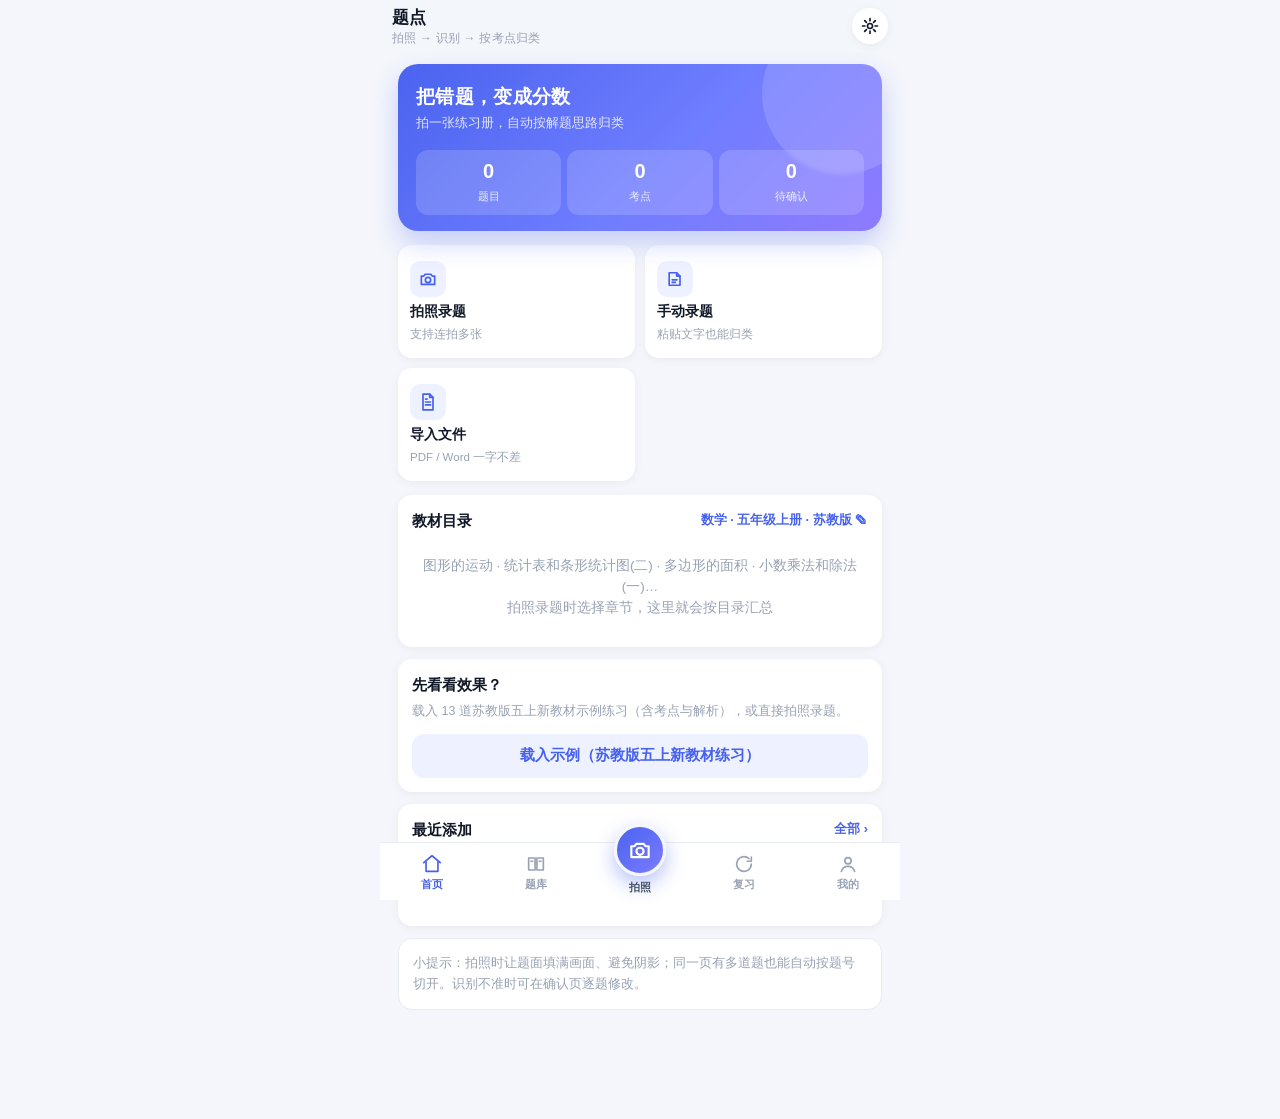
==== index.html @ 24f93358 "更新题库应用 2026-11-05T13:42:21.694Z" ====
<!DOCTYPE html>
<html lang="zh-CN">
<head>
<meta charset="utf-8" />
<meta name="viewport" content="width=device-width, initial-scale=1, viewport-fit=cover" />
<meta name="theme-color" content="#f4f6fb" />
<meta name="apple-mobile-web-app-capable" content="yes" />
<title>题点 · 拍照整理题库</title>
<link rel="stylesheet" href="css/app.css" />
</head>
<body data-tab="on">
  <div class="app">

    <!-- 顶部栏：由 app.js 按页面渲染 -->
    <header class="topbar" id="topbar"></header>

    <!-- 页面容器 -->
    <main class="view" id="view">
      <div class="boot">正在打开题库…</div>
    </main>

    <!-- 底部导航 -->
    <nav class="tabbar" id="tabbar">
      <button class="tab" data-act="goto" data-to="home">
        <svg viewBox="0 0 24 24"><path d="M3 10.5 12 3l9 7.5"/><path d="M5.5 9.5V20h13V9.5"/></svg>
        <span>首页</span>
      </button>
      <button class="tab" data-act="goto" data-to="bank">
        <svg viewBox="0 0 24 24"><path d="M4 5.5h7v13H4z"/><path d="M13 5.5h7v13h-7z"/><path d="M6.5 9h2M15.5 9h2"/></svg>
        <span>题库</span>
      </button>
      <button class="tab tab-main" data-act="cap:start">
        <span class="cam"><svg viewBox="0 0 24 24"><path d="M4 8.5h3l1.6-2.2h6.8L17 8.5h3v10H4z"/><circle cx="12" cy="13.2" r="3.3"/></svg></span>
        <span>拍照</span>
      </button>
      <button class="tab" data-act="goto" data-to="review">
        <svg viewBox="0 0 24 24"><path d="M20 12a8 8 0 1 1-2.6-5.9"/><path d="M20 4.5V9h-4.5"/></svg>
        <span>复习</span>
      </button>
      <button class="tab" data-act="goto" data-to="settings">
        <svg viewBox="0 0 24 24"><circle cx="12" cy="8.5" r="3.4"/><path d="M4.8 20c.9-3.6 3.7-5.4 7.2-5.4s6.3 1.8 7.2 5.4"/></svg>
        <span>我的</span>
      </button>
    </nav>

    <!-- 底部弹层 / 全屏预览 -->
    <div id="sheet-root" class="sheet-root"></div>
    <div id="toast" class="toast"></div>
  </div>

  <!-- 隐藏的文件选择器：拍照 / 相册（支持多选）/ PDF·Word 文档 -->
  <input id="fileCamera" class="hidden-file" type="file" accept="image/*" capture="environment" />
  <input id="fileAlbum" class="hidden-file" type="file" accept="image/*" multiple />
  <input id="fileDoc" class="hidden-file" type="file" accept=".pdf,.docx,.txt,application/pdf" />

  <!-- 依赖顺序：工具 → 配置 → 数据层 → 算法 → 页面 -->
  <script src="js/util.js"></script>
  <script src="js/config.js"></script>
  <script src="js/db.js"></script>
  <script src="js/normalize.js"></script>
  <script src="js/split.js"></script>
  <script src="js/catalog.js"></script>
  <script src="js/image.js"></script>
  <script src="js/ocr.js"></script>
  <script src="js/docparse.js"></script>
  <script src="js/ai.js"></script>
  <script src="js/generator.js"></script>
  <script src="js/paper.js"></script>
  <script src="js/app.js"></script>
</body>
</html>
---- css/app.css ----
/* =========================================================
 * app.css — 移动端优先样式
 * 设计基准：375px 宽，内容区最大 520px 居中（桌面预览也不散）
 * ========================================================= */
:root {
  --bg: #f4f6fb;
  --panel: #ffffff;
  --panel-2: #f8faff;
  --ink: #111827;
  --ink-2: #475467;
  --ink-3: #98a2b3;
  --line: #e8ecf3;
  --brand: #4661ee;
  --brand-soft: #eef1ff;
  --ok: #12b76a;
  --ok-soft: #e7f8ef;
  --warn: #f79009;
  --warn-soft: #fff5e6;
  --danger: #f04438;
  --danger-soft: #feeceb;
  --shadow: 0 2px 10px rgba(17, 24, 39, 0.05);
  --shadow-lg: 0 12px 30px rgba(17, 24, 39, 0.12);
  --r: 14px;
  --r-lg: 20px;
  --safe-b: env(safe-area-inset-bottom, 0px);
}

* { box-sizing: border-box; -webkit-tap-highlight-color: transparent; }

html, body {
  margin: 0;
  padding: 0;
  background: var(--bg);
  color: var(--ink);
  font-family: -apple-system, BlinkMacSystemFont, "PingFang SC", "Hiragino Sans GB",
    "Microsoft YaHei", "Helvetica Neue", Arial, sans-serif;
  font-size: 15px;
  line-height: 1.55;
  -webkit-font-smoothing: antialiased;
}

body { overscroll-behavior-y: contain; }

button, input, select, textarea { font-family: inherit; font-size: inherit; color: inherit; }
button { cursor: pointer; border: none; background: none; padding: 0; }
h1, h2, h3, h4, p { margin: 0; }
a { color: var(--brand); }

.app {
  max-width: 520px;
  margin: 0 auto;
  min-height: 100vh;
  position: relative;
  background: var(--bg);
}

/* ---------------- 顶部栏 ---------------- */
.topbar {
  position: sticky;
  top: 0;
  z-index: 30;
  display: flex;
  align-items: center;
  gap: 8px;
  height: 52px;
  padding: 0 12px;
  background: rgba(244, 246, 251, 0.92);
  backdrop-filter: saturate(180%) blur(12px);
  -webkit-backdrop-filter: saturate(180%) blur(12px);
}
.topbar.hidden { display: none; }
.topbar .tb-title {
  font-size: 17px;
  font-weight: 700;
  letter-spacing: 0.2px;
  flex: 1;
  overflow: hidden;
  text-overflow: ellipsis;
  white-space: nowrap;
}
.topbar .tb-sub { font-size: 12px; color: var(--ink-3); font-weight: 400; margin-top: -2px; }
.tb-btn {
  width: 36px; height: 36px;
  display: grid; place-items: center;
  border-radius: 50%;
  background: #fff;
  box-shadow: var(--shadow);
  flex: none;
}
.tb-btn svg { width: 20px; height: 20px; fill: none; stroke: var(--ink); stroke-width: 2; stroke-linecap: round; stroke-linejoin: round; }
.tb-btn.text { width: auto; padding: 0 14px; border-radius: 999px; font-size: 13px; font-weight: 600; color: var(--brand); }

/* ---------------- 页面容器 ---------------- */
.view {
  padding: 4px 14px calc(96px + var(--safe-b));
  min-height: calc(100vh - 52px);
}
body[data-tab="off"] .view { padding-bottom: calc(92px + var(--safe-b)); }
.boot { padding: 60px 0; text-align: center; color: var(--ink-3); }

/* ---------------- 通用组件 ---------------- */
.card {
  background: var(--panel);
  border-radius: var(--r);
  padding: 14px;
  box-shadow: var(--shadow);
  margin-bottom: 12px;
}
.card.flat { box-shadow: none; border: 1px solid var(--line); }
.card-h { display: flex; align-items: center; justify-content: space-between; margin-bottom: 10px; }
.card-h h3 { font-size: 15px; font-weight: 700; }
.muted { color: var(--ink-3); font-size: 12.5px; }
.small { font-size: 12.5px; }
.row { display: flex; align-items: center; gap: 8px; }
.row.between { justify-content: space-between; }
.wrap { flex-wrap: wrap; }
.grow { flex: 1; min-width: 0; }
.mt8 { margin-top: 8px; } .mt12 { margin-top: 12px; } .mt16 { margin-top: 16px; }

.btn {
  display: inline-flex;
  align-items: center;
  justify-content: center;
  gap: 6px;
  min-height: 44px;
  padding: 0 18px;
  border-radius: 12px;
  font-size: 15px;
  font-weight: 600;
  background: #eef1f7;
  color: var(--ink);
  transition: transform .12s ease, opacity .12s;
}
.btn:active { transform: scale(0.975); }
.btn.primary { background: var(--brand); color: #fff; box-shadow: 0 6px 16px rgba(70, 97, 238, 0.28); }
.btn.ghost { background: #fff; border: 1px solid var(--line); box-shadow: var(--shadow); }
.btn.soft { background: var(--brand-soft); color: var(--brand); }
.btn.danger-soft { background: var(--danger-soft); color: var(--danger); }
.btn.ok-soft { background: var(--ok-soft); color: var(--ok); }
.btn.block { width: 100%; }
.btn.lg { min-height: 52px; font-size: 16px; border-radius: 14px; }
.btn.sm { min-height: 34px; padding: 0 12px; font-size: 13px; border-radius: 9px; }
.btn:disabled { opacity: .45; box-shadow: none; }

.chip {
  display: inline-flex;
  align-items: center;
  gap: 4px;
  height: 26px;
  padding: 0 9px;
  border-radius: 8px;
  font-size: 12px;
  font-weight: 600;
  background: #f2f4f9;
  color: var(--ink-2);
  white-space: nowrap;
}
.chip.brand { background: var(--brand-soft); color: var(--brand); }
.chip.warn { background: var(--warn-soft); color: var(--warn); }
.chip.ok { background: var(--ok-soft); color: var(--ok); }
.chip.gray { background: #f2f4f9; color: var(--ink-3); }
.chip.tap:active { opacity: .7; }

.chips { display: flex; gap: 8px; overflow-x: auto; padding: 2px 0 6px; scrollbar-width: none; }
.chips::-webkit-scrollbar { display: none; }
.tag {
  height: 32px;
  padding: 0 14px;
  border-radius: 999px;
  background: #fff;
  border: 1px solid var(--line);
  color: var(--ink-2);
  font-size: 13.5px;
  font-weight: 600;
  white-space: nowrap;
  display: inline-flex;
  align-items: center;
  gap: 5px;
}
.tag.active { background: var(--brand); border-color: var(--brand); color: #fff; box-shadow: 0 4px 12px rgba(70,97,238,.25); }
.tag .n { font-size: 11px; opacity: .7; font-weight: 500; }

.field { margin-bottom: 12px; }
.field label { display: block; font-size: 12.5px; color: var(--ink-2); font-weight: 600; margin-bottom: 6px; }
.input, .select, .textarea {
  width: 100%;
  min-height: 44px;
  padding: 10px 12px;
  border-radius: 11px;
  border: 1px solid var(--line);
  background: #fff;
  font-size: 14px;
  outline: none;
  transition: border-color .15s, box-shadow .15s;
}
.textarea { min-height: 120px; line-height: 1.65; resize: vertical; }
.input:focus, .select:focus, .textarea:focus { border-color: var(--brand); box-shadow: 0 0 0 3px rgba(70,97,238,.12); }
.search {
  display: flex; align-items: center; gap: 8px;
  background: #fff; border: 1px solid var(--line);
  border-radius: 12px; padding: 0 12px; height: 44px;
  box-shadow: var(--shadow);
}
.search input { flex: 1; border: none; outline: none; background: transparent; font-size: 14px; min-width: 0; }
.search svg { width: 18px; height: 18px; stroke: var(--ink-3); fill: none; stroke-width: 2; flex: none; }

.empty { padding: 40px 16px; text-align: center; color: var(--ink-3); font-size: 13.5px; }
.empty b { display: block; color: var(--ink-2); font-size: 15px; margin-bottom: 6px; }

/* ---------------- 首页 ---------------- */
.hero {
  margin: 8px 0 14px;
  padding: 18px 18px 16px;
  border-radius: var(--r-lg);
  color: #fff;
  background: linear-gradient(135deg, #4a63ef 0%, #6f7dff 55%, #8f7bff 100%);
  box-shadow: 0 12px 26px rgba(74, 99, 239, 0.28);
  position: relative;
  overflow: hidden;
}
.hero::after {
  content: ""; position: absolute; right: -40px; top: -50px;
  width: 160px; height: 160px; border-radius: 50%;
  background: rgba(255,255,255,.14);
}
.hero .h1 { font-size: 19px; font-weight: 800; letter-spacing: .3px; }
.hero .h2 { font-size: 12.5px; opacity: .82; margin-top: 3px; }
.hero-stats { display: flex; gap: 6px; margin-top: 16px; position: relative; z-index: 1; }
.hero-stats > div {
  flex: 1; background: rgba(255,255,255,.16);
  border-radius: 12px; padding: 9px 6px; text-align: center;
  backdrop-filter: blur(2px);
}
.hero-stats b { display: block; font-size: 20px; font-weight: 800; line-height: 1.2; }
.hero-stats span { font-size: 11px; opacity: .85; }

.quick { display: grid; grid-template-columns: 1fr 1fr; gap: 10px; margin-bottom: 14px; }
.quick button {
  background: #fff; border-radius: var(--r); padding: 16px 12px;
  box-shadow: var(--shadow); text-align: left;
  display: flex; flex-direction: column; gap: 6px;
}
.quick .q-ico {
  width: 36px; height: 36px; border-radius: 10px;
  background: var(--brand-soft); color: var(--brand);
  display: grid; place-items: center;
}
.quick .q-ico svg { width: 20px; height: 20px; stroke: currentColor; fill: none; stroke-width: 2; stroke-linecap: round; stroke-linejoin: round; }
.quick .q-t { font-size: 14px; font-weight: 700; }
.quick .q-d { font-size: 11.5px; color: var(--ink-3); }

.list-item {
  display: flex; align-items: center; gap: 10px;
  padding: 11px 4px;
  border-bottom: 1px solid #f1f3f8;
}
.list-item:last-child { border-bottom: none; }
.list-item .li-main { flex: 1; min-width: 0; }
.list-item .li-t { font-size: 14px; font-weight: 600; overflow: hidden; text-overflow: ellipsis; white-space: nowrap; }
.list-item .li-s { font-size: 12px; color: var(--ink-3); margin-top: 2px; }
.list-item .li-n { font-size: 13px; color: var(--ink-3); font-weight: 600; }
.list-item .arrow { width: 16px; height: 16px; stroke: var(--ink-3); fill: none; stroke-width: 2.2; flex: none; }

/* ---------------- 拍照 / 图片 ---------------- */
.shots { display: grid; grid-template-columns: 1fr 1fr; gap: 10px; }
.shot {
  background: #fff; border-radius: var(--r); overflow: hidden;
  box-shadow: var(--shadow); position: relative;
}
.shot .img-wrap { position: relative; aspect-ratio: 3 / 4; background: #eef1f7; overflow: hidden; }
.shot .img-wrap img { width: 100%; height: 100%; object-fit: cover; display: block; }
.shot .idx {
  position: absolute; left: 8px; top: 8px; z-index: 2;
  background: rgba(17,24,39,.62); color: #fff;
  font-size: 11px; font-weight: 700; padding: 2px 7px; border-radius: 999px;
}
.shot .shot-ops { display: grid; grid-template-columns: repeat(4, 1fr); border-top: 1px solid var(--line); }
.shot .shot-ops button {
  height: 36px; font-size: 12px; color: var(--ink-2);
  border-right: 1px solid var(--line);
}
.shot .shot-ops button:last-child { border-right: none; color: var(--danger); }
.shot .shot-ops button:active { background: var(--panel-2); }

.add-tile {
  border: 1.5px dashed #cfd6e4;
  border-radius: var(--r);
  background: rgba(255,255,255,.6);
  aspect-ratio: 3 / 4;
  display: grid; place-items: center;
  color: var(--ink-3);
  font-size: 12.5px;
  gap: 6px;
}
.add-tile .plus { font-size: 26px; line-height: 1; color: var(--brand); }

/* 裁剪页 */
.crop-stage {
  position: relative; margin: 10px auto; display: block;
  width: fit-content; max-width: 100%;
  user-select: none;
}
.crop-stage img { display: block; max-width: 100%; max-height: 62vh; border-radius: 6px; }
.crop-box {
  position: absolute; border: 2px solid #fff; border-radius: 2px;
  box-shadow: 0 0 0 9999px rgba(9, 12, 22, .58);
  touch-action: none;
  background: rgba(255,255,255,.04);
}
.crop-box .h {
  position: absolute; width: 26px; height: 26px;
  display: grid; place-items: center;
}
.crop-box .h::after {
  content: ""; width: 14px; height: 14px; border-radius: 4px;
  background: #fff; box-shadow: 0 1px 4px rgba(0,0,0,.4);
}
.crop-box .h.nw { left: -13px; top: -13px; }
.crop-box .h.ne { right: -13px; top: -13px; }
.crop-box .h.sw { left: -13px; bottom: -13px; }
.crop-box .h.se { right: -13px; bottom: -13px; }
.crop-box .grid-l { position: absolute; inset: 0; pointer-events: none; }

/* ---------------- 确认页 ---------------- */
.scan-list { display: flex; gap: 8px; margin-bottom: 12px; overflow-x: auto; padding-bottom: 4px; }
.scan-item {
  flex: none; width: 54px; height: 70px; border-radius: 9px; overflow: hidden;
  position: relative; border: 1px solid var(--line); background: #fff;
}
.scan-item img { width: 100%; height: 100%; object-fit: cover; }
.scan-item .st {
  position: absolute; inset: 0; display: grid; place-items: center;
  background: rgba(17,24,39,.5); color: #fff; font-size: 10px; font-weight: 700;
}
.scan-item.done .st { background: rgba(18,183,106,.82); }

.qcard {
  background: #fff; border-radius: var(--r); box-shadow: var(--shadow);
  margin-bottom: 10px; overflow: hidden;
  border-left: 3px solid transparent;
}
.qcard.needs { border-left-color: var(--warn); }
.qcard-h {
  display: flex; align-items: center; gap: 6px; flex-wrap: wrap;
  padding: 10px 12px 0;
}
.qno {
  min-width: 24px; height: 22px; padding: 0 6px;
  border-radius: 7px; background: #eef1f7; color: var(--ink-2);
  font-size: 12px; font-weight: 800;
  display: inline-grid; place-items: center;
}
.qtext {
  padding: 8px 12px 0; font-size: 14px; line-height: 1.62; white-space: pre-wrap;
  word-break: break-word;
}
.qtext .opt { color: var(--ink-2); }
.qops { display: flex; gap: 6px; padding: 10px 12px 12px; flex-wrap: wrap; }
.qops button {
  height: 30px; padding: 0 10px; border-radius: 8px;
  background: #f5f7fb; color: var(--ink-2); font-size: 12.5px; font-weight: 600;
}
.qops button:active { background: #eceffa; }
.qops button.del { color: var(--danger); margin-left: auto; }

.solution-box {
  margin: 0 12px 12px;
  background: var(--panel-2);
  border: 1px dashed #dfe6f6;
  border-radius: 11px;
  padding: 10px 11px;
  font-size: 13px;
  color: var(--ink-2);
  line-height: 1.6;
}
.solution-box b { color: var(--brand); font-size: 12px; display: block; margin-bottom: 3px; }
.answer-line { margin-top: 6px; color: var(--ink); }
.answer-line b { color: var(--ok); }

/* ---------------- 底部固定操作条 ---------------- */
.bottombar {
  position: fixed;
  left: 50%; transform: translateX(-50%);
  bottom: 0; width: 100%; max-width: 520px;
  padding: 10px 14px calc(10px + var(--safe-b));
  background: rgba(255,255,255,.94);
  backdrop-filter: blur(10px);
  border-top: 1px solid var(--line);
  z-index: 40;
  display: flex; gap: 10px; align-items: center;
}
.bottombar .grow { flex: 1; }
.bottombar .bb-info { font-size: 12px; color: var(--ink-3); }

/* ---------------- 底部导航 ---------------- */
.tabbar {
  position: fixed;
  left: 50%; transform: translateX(-50%);
  bottom: 0; width: 100%; max-width: 520px;
  display: grid; grid-template-columns: repeat(5, 1fr);
  align-items: end;
  height: calc(58px + var(--safe-b));
  padding-bottom: var(--safe-b);
  background: rgba(255,255,255,.96);
  backdrop-filter: blur(12px);
  border-top: 1px solid var(--line);
  z-index: 45;
}
body[data-tab="off"] .tabbar { display: none; }
.tab {
  height: 58px; display: flex; flex-direction: column;
  align-items: center; justify-content: center; gap: 3px;
  color: var(--ink-3); font-size: 10.5px; font-weight: 600;
}
.tab svg { width: 22px; height: 22px; fill: none; stroke: currentColor; stroke-width: 1.8; stroke-linecap: round; stroke-linejoin: round; }
.tab.active { color: var(--brand); }
.tab-main { justify-content: flex-end; padding-bottom: 6px; }
.tab-main .cam {
  width: 52px; height: 52px; border-radius: 50%;
  background: linear-gradient(135deg, #4a63ef, #7b7bff);
  box-shadow: 0 8px 20px rgba(74,99,239,.4);
  display: grid; place-items: center; margin-top: -24px;
  border: 3px solid var(--bg);
}
.tab-main .cam svg { width: 26px; height: 26px; stroke: #fff; stroke-width: 2; }
.tab-main span:last-child { margin-top: 2px; color: var(--ink-2); }

/* ---------------- 弹层 ---------------- */
.sheet-root { position: fixed; inset: 0; z-index: 60; pointer-events: none; }
.sheet-root.show { pointer-events: auto; }
.sheet-mask {
  position: absolute; inset: 0; background: rgba(9, 12, 22, .42);
  opacity: 0; transition: opacity .2s;
}
.sheet-root.show .sheet-mask { opacity: 1; }
.sheet {
  position: absolute; left: 50%; bottom: 0;
  transform: translate(-50%, 100%);
  width: 100%; max-width: 520px;
  max-height: 86vh;
  background: #fff;
  border-radius: 20px 20px 0 0;
  padding: 6px 16px calc(18px + var(--safe-b));
  transition: transform .26s cubic-bezier(.2, .8, .2, 1);
  display: flex; flex-direction: column;
}
.sheet-root.show .sheet { transform: translate(-50%, 0); }
.sheet-grab { width: 38px; height: 4px; border-radius: 999px; background: #e3e7f0; margin: 6px auto 10px; }
.sheet-h { display: flex; align-items: center; justify-content: space-between; margin-bottom: 10px; flex: none; }
.sheet-h h3 { font-size: 16px; font-weight: 700; }
.sheet-h .x { font-size: 13px; color: var(--ink-3); padding: 4px 8px; }
.sheet-b { overflow: auto; -webkit-overflow-scrolling: touch; }

.toast {
  position: fixed; left: 50%; top: 50%;
  transform: translate(-50%, -50%) scale(.94);
  background: rgba(17,24,39,.9);
  color: #fff; font-size: 13.5px; font-weight: 500;
  padding: 12px 18px; border-radius: 12px;
  max-width: 78vw; text-align: center; line-height: 1.5;
  opacity: 0; pointer-events: none; transition: all .2s; z-index: 80;
}
.toast.show { opacity: 1; transform: translate(-50%, -50%) scale(1); }

.hidden-file { position: absolute; width: 1px; height: 1px; opacity: 0; overflow: hidden; }

/* ---------------- 复习 ---------------- */
.review-stage { min-height: 60vh; display: flex; flex-direction: column; }
.review-card {
  background: #fff; border-radius: var(--r-lg); padding: 20px 16px;
  box-shadow: var(--shadow-lg); flex: 1;
  display: flex; flex-direction: column;
}
.review-q { font-size: 16px; line-height: 1.75; white-space: pre-wrap; word-break: break-word; }
.review-ans { margin-top: 14px; border-top: 1px dashed var(--line); padding-top: 14px; }
.blurred { filter: blur(5px); user-select: none; }
.review-progress { display: flex; align-items: center; gap: 10px; margin-bottom: 12px; }
.bar { flex: 1; height: 6px; border-radius: 999px; background: #e9edf6; overflow: hidden; }
.bar > i { display: block; height: 100%; background: var(--brand); border-radius: 999px; transition: width .3s; }

/* ---------------- 设置 ---------------- */
.sec-title { font-size: 12.5px; font-weight: 700; color: var(--ink-3); margin: 16px 4px 8px; letter-spacing: .5px; }
.kv { display: flex; justify-content: space-between; gap: 12px; padding: 9px 0; font-size: 13.5px; }
.kv + .kv { border-top: 1px solid #f1f3f8; }
.kv .k { color: var(--ink-2); flex: none; }
.kv .v { color: var(--ink-3); text-align: right; word-break: break-all; }
.code { font-family: ui-monospace, SFMono-Regular, Menlo, monospace; font-size: 12px; }

/* 开关 */
.switch { display: inline-flex; }
.switch input {
  appearance: none; -webkit-appearance: none;
  width: 46px; height: 28px; border-radius: 999px;
  background: #dfe4ee; position: relative; transition: background .2s;
  cursor: pointer; margin: 0;
}
.switch input:checked { background: var(--brand); }
.switch input::after {
  content: ""; position: absolute; top: 3px; left: 3px;
  width: 22px; height: 22px; border-radius: 50%; background: #fff;
  box-shadow: 0 1px 3px rgba(0,0,0,.22); transition: left .2s;
}
.switch input:checked::after { left: 21px; }

/* ---------------- 同类题 / 举一反三 ---------------- */
.same-box {
  margin: 10px 12px 12px;
  background: var(--panel-2);
  border: 1px solid #e3eaf8;
  border-radius: 11px;
  padding: 10px 11px;
}
.same-box > b { font-size: 12px; color: var(--brand); display: block; margin-bottom: 6px; }
.same-item {
  padding: 7px 2px;
  border-top: 1px dashed #e3eaf8;
  font-size: 12.5px;
}
.same-item:first-of-type { border-top: none; }
.same-item .same-date { color: var(--brand); font-weight: 700; font-size: 11.5px; }
.same-item p { margin: 2px 0 0; color: var(--ink-2); line-height: 1.55; }
.same-item:active { opacity: .7; }

.gen-item {
  background: #f8faff;
  border: 1px solid #e3eaf8;
  border-radius: 12px;
  padding: 10px;
  margin-bottom: 10px;
}
.gen-item .textarea { background: #fff; }

/* ---------------- 试卷（组卷 / 打印） ---------------- */
.paper-wrap {
  background: #fff;
  margin: 8px 0;
  padding: 26px 20px;
  border-radius: 12px;
  box-shadow: var(--shadow);
}
.paper { font-family: "FangSong", "STFangsong", "SimSun", "宋体", serif; color: #000; }
.paper .p-title { text-align: center; font-size: 20px; font-weight: 700; margin-bottom: 6px; }
.paper .p-meta { text-align: center; font-size: 13px; margin-bottom: 14px; letter-spacing: 1px; }
.paper .p-sec h2 { font-size: 15.5px; font-weight: 700; margin: 14px 0 6px; }
.paper .p-q { display: flex; gap: 4px; font-size: 14.5px; line-height: 1.95; margin-bottom: 6px; }
.paper .p-no { flex: none; }
.paper .p-body { flex: 1; word-break: break-all; }
.paper .p-opts { margin: 2px 0 8px; }
.paper .p-end { text-align: center; margin: 20px 0 4px; color: #555; font-size: 13px; }
.paper .p-ans-break { border-top: 2px dashed #999; margin: 26px 0; }
.paper .p-aq { font-size: 13.5px; line-height: 1.85; margin-bottom: 8px; }
.paper .p-asol { color: #444; }

@media print {
  .topbar, .tabbar, .bottombar, .noprint, .toast { display: none !important; }
  html, body { background: #fff; }
  .app { max-width: none; }
  .view { padding: 0; }
  .paper-wrap { box-shadow: none; margin: 0; padding: 0; border-radius: 0; }
  .paper .p-q { break-inside: avoid; }
  .paper .p-ans-break { break-before: page; }
}

@media (min-width: 560px) {
  .view { padding-left: 18px; padding-right: 18px; }
}
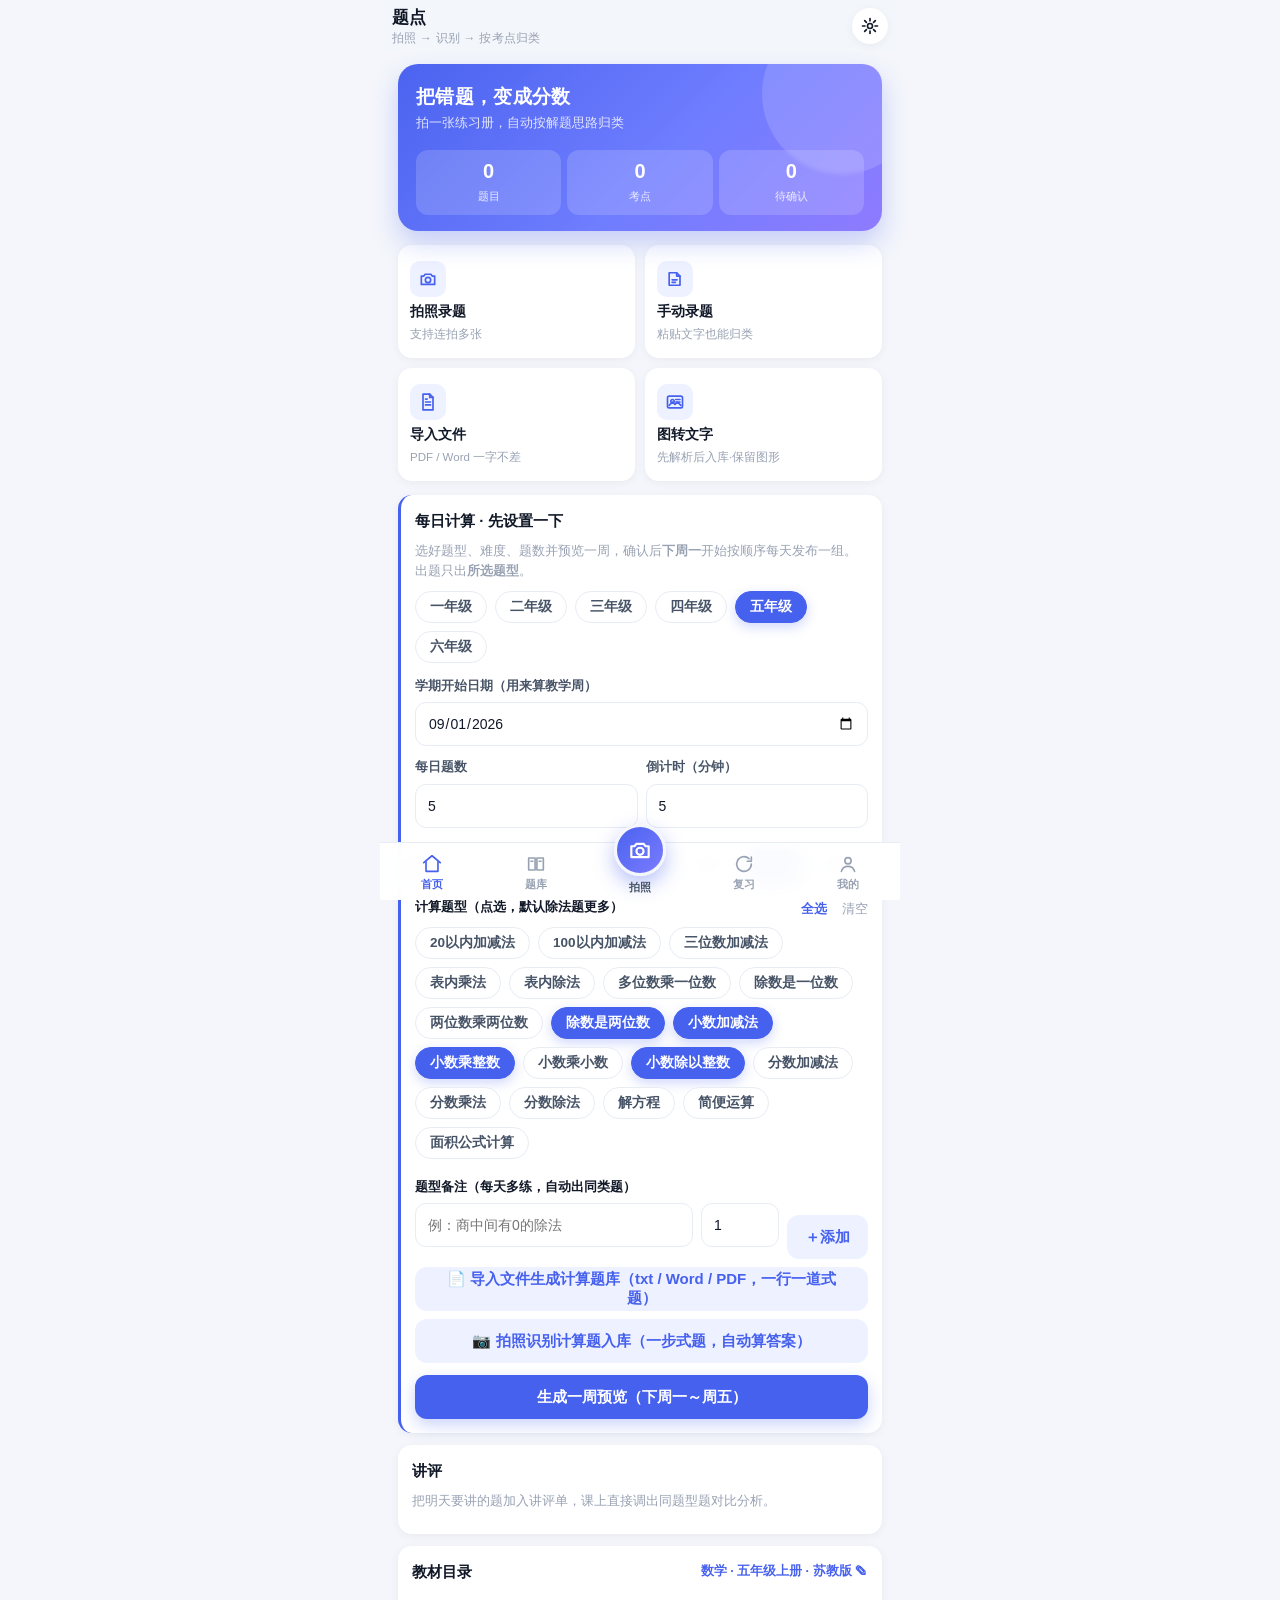
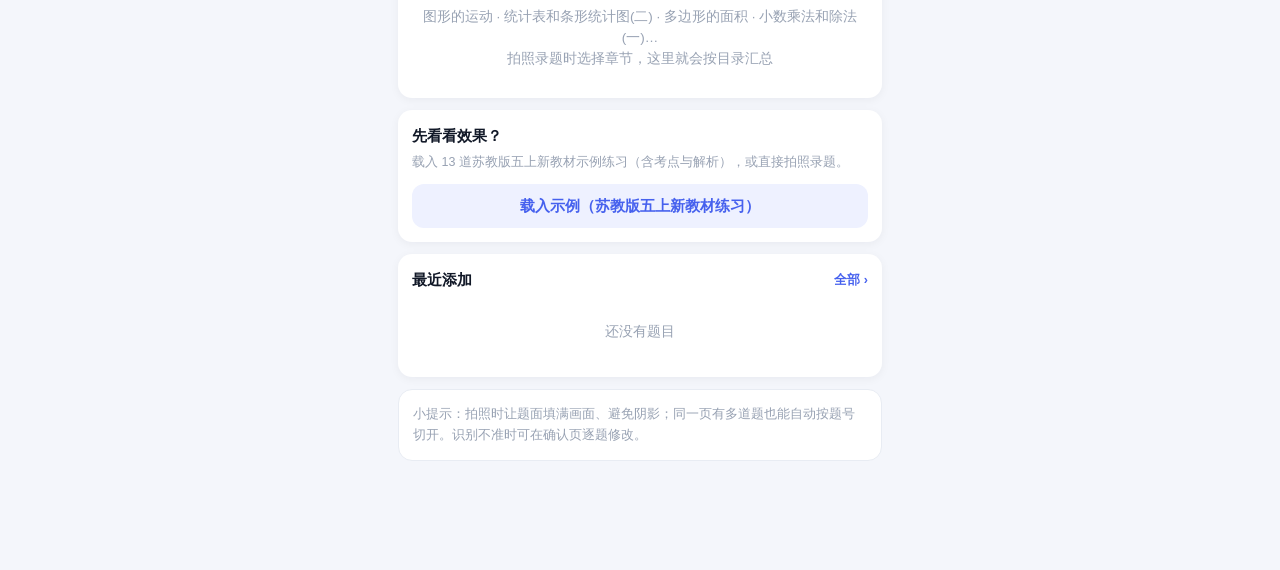
==== commit 8fc241c1: "更新题库应用 2026-11-10T14:41:26.981Z" ====
--- a/index.html
+++ b/index.html
@@ -1,71 +1,73 @@
-<!DOCTYPE html>
-<html lang="zh-CN">
-<head>
-<meta charset="utf-8" />
-<meta name="viewport" content="width=device-width, initial-scale=1, viewport-fit=cover" />
-<meta name="theme-color" content="#f4f6fb" />
-<meta name="apple-mobile-web-app-capable" content="yes" />
-<title>题点 · 拍照整理题库</title>
-<link rel="stylesheet" href="css/app.css" />
-</head>
-<body data-tab="on">
-  <div class="app">
-
-    <!-- 顶部栏：由 app.js 按页面渲染 -->
-    <header class="topbar" id="topbar"></header>
-
-    <!-- 页面容器 -->
-    <main class="view" id="view">
-      <div class="boot">正在打开题库…</div>
-    </main>
-
-    <!-- 底部导航 -->
-    <nav class="tabbar" id="tabbar">
-      <button class="tab" data-act="goto" data-to="home">
-        <svg viewBox="0 0 24 24"><path d="M3 10.5 12 3l9 7.5"/><path d="M5.5 9.5V20h13V9.5"/></svg>
-        <span>首页</span>
-      </button>
-      <button class="tab" data-act="goto" data-to="bank">
-        <svg viewBox="0 0 24 24"><path d="M4 5.5h7v13H4z"/><path d="M13 5.5h7v13h-7z"/><path d="M6.5 9h2M15.5 9h2"/></svg>
-        <span>题库</span>
-      </button>
-      <button class="tab tab-main" data-act="cap:start">
-        <span class="cam"><svg viewBox="0 0 24 24"><path d="M4 8.5h3l1.6-2.2h6.8L17 8.5h3v10H4z"/><circle cx="12" cy="13.2" r="3.3"/></svg></span>
-        <span>拍照</span>
-      </button>
-      <button class="tab" data-act="goto" data-to="review">
-        <svg viewBox="0 0 24 24"><path d="M20 12a8 8 0 1 1-2.6-5.9"/><path d="M20 4.5V9h-4.5"/></svg>
-        <span>复习</span>
-      </button>
-      <button class="tab" data-act="goto" data-to="settings">
-        <svg viewBox="0 0 24 24"><circle cx="12" cy="8.5" r="3.4"/><path d="M4.8 20c.9-3.6 3.7-5.4 7.2-5.4s6.3 1.8 7.2 5.4"/></svg>
-        <span>我的</span>
-      </button>
-    </nav>
-
-    <!-- 底部弹层 / 全屏预览 -->
-    <div id="sheet-root" class="sheet-root"></div>
-    <div id="toast" class="toast"></div>
-  </div>
-
-  <!-- 隐藏的文件选择器：拍照 / 相册（支持多选）/ PDF·Word 文档 -->
-  <input id="fileCamera" class="hidden-file" type="file" accept="image/*" capture="environment" />
-  <input id="fileAlbum" class="hidden-file" type="file" accept="image/*" multiple />
-  <input id="fileDoc" class="hidden-file" type="file" accept=".pdf,.docx,.txt,application/pdf" />
-
-  <!-- 依赖顺序：工具 → 配置 → 数据层 → 算法 → 页面 -->
-  <script src="js/util.js"></script>
-  <script src="js/config.js"></script>
-  <script src="js/db.js"></script>
-  <script src="js/normalize.js"></script>
-  <script src="js/split.js"></script>
-  <script src="js/catalog.js"></script>
-  <script src="js/image.js"></script>
-  <script src="js/ocr.js"></script>
-  <script src="js/docparse.js"></script>
-  <script src="js/ai.js"></script>
-  <script src="js/generator.js"></script>
-  <script src="js/paper.js"></script>
-  <script src="js/app.js"></script>
-</body>
-</html>
+<!DOCTYPE html>
+<html lang="zh-CN">
+<head>
+<meta charset="utf-8" />
+<meta name="viewport" content="width=device-width, initial-scale=1, viewport-fit=cover" />
+<meta name="theme-color" content="#f4f6fb" />
+<meta name="apple-mobile-web-app-capable" content="yes" />
+<title>题点 · 拍照整理题库</title>
+<link rel="stylesheet" href="css/app.css" />
+</head>
+<body data-tab="on">
+  <div class="app">
+
+    <!-- 顶部栏：由 app.js 按页面渲染 -->
+    <header class="topbar" id="topbar"></header>
+
+    <!-- 页面容器 -->
+    <main class="view" id="view">
+      <div class="boot">正在打开题库…</div>
+    </main>
+
+    <!-- 底部导航 -->
+    <nav class="tabbar" id="tabbar">
+      <button class="tab" data-act="goto" data-to="home">
+        <svg viewBox="0 0 24 24"><path d="M3 10.5 12 3l9 7.5"/><path d="M5.5 9.5V20h13V9.5"/></svg>
+        <span>首页</span>
+      </button>
+      <button class="tab" data-act="goto" data-to="bank">
+        <svg viewBox="0 0 24 24"><path d="M4 5.5h7v13H4z"/><path d="M13 5.5h7v13h-7z"/><path d="M6.5 9h2M15.5 9h2"/></svg>
+        <span>题库</span>
+      </button>
+      <button class="tab tab-main" data-act="cap:start">
+        <span class="cam"><svg viewBox="0 0 24 24"><path d="M4 8.5h3l1.6-2.2h6.8L17 8.5h3v10H4z"/><circle cx="12" cy="13.2" r="3.3"/></svg></span>
+        <span>拍照</span>
+      </button>
+      <button class="tab" data-act="goto" data-to="review">
+        <svg viewBox="0 0 24 24"><path d="M20 12a8 8 0 1 1-2.6-5.9"/><path d="M20 4.5V9h-4.5"/></svg>
+        <span>复习</span>
+      </button>
+      <button class="tab" data-act="goto" data-to="settings">
+        <svg viewBox="0 0 24 24"><circle cx="12" cy="8.5" r="3.4"/><path d="M4.8 20c.9-3.6 3.7-5.4 7.2-5.4s6.3 1.8 7.2 5.4"/></svg>
+        <span>我的</span>
+      </button>
+    </nav>
+
+    <!-- 底部弹层 / 全屏预览 -->
+    <div id="sheet-root" class="sheet-root"></div>
+    <div id="toast" class="toast"></div>
+  </div>
+
+  <!-- 隐藏的文件选择器：拍照 / 相册（支持多选）/ PDF·Word 文档 -->
+  <input id="fileCamera" class="hidden-file" type="file" accept="image/*" capture="environment" />
+  <input id="fileAlbum" class="hidden-file" type="file" accept="image/*" multiple />
+  <input id="fileDoc" class="hidden-file" type="file" accept=".pdf,.docx,.txt,application/pdf" />
+
+  <!-- 依赖顺序：工具 → 配置 → 数据层 → 算法 → 页面 -->
+  <script src="js/util.js"></script>
+  <script src="js/config.js"></script>
+  <script src="js/db.js"></script>
+  <script src="js/normalize.js"></script>
+  <script src="js/split.js"></script>
+  <script src="js/catalog.js"></script>
+  <script src="js/image.js"></script>
+  <script src="js/ocr.js"></script>
+  <script src="js/docparse.js"></script>
+  <script src="js/ai.js"></script>
+  <script src="js/generator.js"></script>
+  <script src="js/paper.js"></script>
+  <script src="js/vendor/qrcode.js"></script>
+  <script src="js/packview.js"></script>
+  <script src="js/app.js"></script>
+</body>
+</html>
--- a/css/app.css
+++ b/css/app.css
@@ -1,566 +1,760 @@
-/* =========================================================
- * app.css — 移动端优先样式
- * 设计基准：375px 宽，内容区最大 520px 居中（桌面预览也不散）
- * ========================================================= */
-:root {
-  --bg: #f4f6fb;
-  --panel: #ffffff;
-  --panel-2: #f8faff;
-  --ink: #111827;
-  --ink-2: #475467;
-  --ink-3: #98a2b3;
-  --line: #e8ecf3;
-  --brand: #4661ee;
-  --brand-soft: #eef1ff;
-  --ok: #12b76a;
-  --ok-soft: #e7f8ef;
-  --warn: #f79009;
-  --warn-soft: #fff5e6;
-  --danger: #f04438;
-  --danger-soft: #feeceb;
-  --shadow: 0 2px 10px rgba(17, 24, 39, 0.05);
-  --shadow-lg: 0 12px 30px rgba(17, 24, 39, 0.12);
-  --r: 14px;
-  --r-lg: 20px;
-  --safe-b: env(safe-area-inset-bottom, 0px);
+/* =========================================================
+ * app.css — 移动端优先样式
+ * 设计基准：375px 宽，内容区最大 520px 居中（桌面预览也不散）
+ * ========================================================= */
+:root {
+  --bg: #f4f6fb;
+  --panel: #ffffff;
+  --panel-2: #f8faff;
+  --ink: #111827;
+  --ink-2: #475467;
+  --ink-3: #98a2b3;
+  --line: #e8ecf3;
+  --brand: #4661ee;
+  --brand-soft: #eef1ff;
+  --ok: #12b76a;
+  --ok-soft: #e7f8ef;
+  --warn: #f79009;
+  --warn-soft: #fff5e6;
+  --danger: #f04438;
+  --danger-soft: #feeceb;
+  --shadow: 0 2px 10px rgba(17, 24, 39, 0.05);
+  --shadow-lg: 0 12px 30px rgba(17, 24, 39, 0.12);
+  --r: 14px;
+  --r-lg: 20px;
+  --safe-b: env(safe-area-inset-bottom, 0px);
+}
+
+* { box-sizing: border-box; -webkit-tap-highlight-color: transparent; }
+
+html, body {
+  margin: 0;
+  padding: 0;
+  background: var(--bg);
+  color: var(--ink);
+  font-family: -apple-system, BlinkMacSystemFont, "PingFang SC", "Hiragino Sans GB",
+    "Microsoft YaHei", "Helvetica Neue", Arial, sans-serif;
+  font-size: 15px;
+  line-height: 1.55;
+  -webkit-font-smoothing: antialiased;
+}
+
+body { overscroll-behavior-y: contain; }
+
+button, input, select, textarea { font-family: inherit; font-size: inherit; color: inherit; }
+button { cursor: pointer; border: none; background: none; padding: 0; }
+h1, h2, h3, h4, p { margin: 0; }
+a { color: var(--brand); }
+
+.app {
+  max-width: 520px;
+  margin: 0 auto;
+  min-height: 100vh;
+  position: relative;
+  background: var(--bg);
+}
+
+/* ---------------- 顶部栏 ---------------- */
+.topbar {
+  position: sticky;
+  top: 0;
+  z-index: 30;
+  display: flex;
+  align-items: center;
+  gap: 8px;
+  height: 52px;
+  padding: 0 12px;
+  background: rgba(244, 246, 251, 0.92);
+  backdrop-filter: saturate(180%) blur(12px);
+  -webkit-backdrop-filter: saturate(180%) blur(12px);
+}
+.topbar.hidden { display: none; }
+.topbar .tb-title {
+  font-size: 17px;
+  font-weight: 700;
+  letter-spacing: 0.2px;
+  flex: 1;
+  overflow: hidden;
+  text-overflow: ellipsis;
+  white-space: nowrap;
+}
+.topbar .tb-sub { font-size: 12px; color: var(--ink-3); font-weight: 400; margin-top: -2px; }
+.tb-btn {
+  width: 36px; height: 36px;
+  display: grid; place-items: center;
+  border-radius: 50%;
+  background: #fff;
+  box-shadow: var(--shadow);
+  flex: none;
+}
+.tb-btn svg { width: 20px; height: 20px; fill: none; stroke: var(--ink); stroke-width: 2; stroke-linecap: round; stroke-linejoin: round; }
+.tb-btn.text { width: auto; padding: 0 14px; border-radius: 999px; font-size: 13px; font-weight: 600; color: var(--brand); }
+
+/* ---------------- 页面容器 ---------------- */
+.view {
+  padding: 4px 14px calc(96px + var(--safe-b));
+  min-height: calc(100vh - 52px);
+}
+body[data-tab="off"] .view { padding-bottom: calc(92px + var(--safe-b)); }
+.boot { padding: 60px 0; text-align: center; color: var(--ink-3); }
+
+/* ---------------- 通用组件 ---------------- */
+.card {
+  background: var(--panel);
+  border-radius: var(--r);
+  padding: 14px;
+  box-shadow: var(--shadow);
+  margin-bottom: 12px;
+}
+.card.flat { box-shadow: none; border: 1px solid var(--line); }
+.card-h { display: flex; align-items: center; justify-content: space-between; margin-bottom: 10px; }
+.card-h h3 { font-size: 15px; font-weight: 700; }
+.muted { color: var(--ink-3); font-size: 12.5px; }
+.small { font-size: 12.5px; }
+.row { display: flex; align-items: center; gap: 8px; }
+.row.between { justify-content: space-between; }
+.wrap { flex-wrap: wrap; }
+.grow { flex: 1; min-width: 0; }
+.mt8 { margin-top: 8px; } .mt12 { margin-top: 12px; } .mt16 { margin-top: 16px; }
+
+.btn {
+  display: inline-flex;
+  align-items: center;
+  justify-content: center;
+  gap: 6px;
+  min-height: 44px;
+  padding: 0 18px;
+  border-radius: 12px;
+  font-size: 15px;
+  font-weight: 600;
+  background: #eef1f7;
+  color: var(--ink);
+  transition: transform .12s ease, opacity .12s;
+}
+.btn:active { transform: scale(0.975); }
+.btn.primary { background: var(--brand); color: #fff; box-shadow: 0 6px 16px rgba(70, 97, 238, 0.28); }
+.btn.ghost { background: #fff; border: 1px solid var(--line); box-shadow: var(--shadow); }
+.btn.soft { background: var(--brand-soft); color: var(--brand); }
+.btn.danger-soft { background: var(--danger-soft); color: var(--danger); }
+.btn.ok-soft { background: var(--ok-soft); color: var(--ok); }
+.btn.block { width: 100%; }
+.btn.lg { min-height: 52px; font-size: 16px; border-radius: 14px; }
+.btn.sm { min-height: 34px; padding: 0 12px; font-size: 13px; border-radius: 9px; }
+.btn:disabled { opacity: .45; box-shadow: none; }
+
+.chip {
+  display: inline-flex;
+  align-items: center;
+  gap: 4px;
+  height: 26px;
+  padding: 0 9px;
+  border-radius: 8px;
+  font-size: 12px;
+  font-weight: 600;
+  background: #f2f4f9;
+  color: var(--ink-2);
+  white-space: nowrap;
+}
+.chip.brand { background: var(--brand-soft); color: var(--brand); }
+.chip.warn { background: var(--warn-soft); color: var(--warn); }
+.chip.ok { background: var(--ok-soft); color: var(--ok); }
+.chip.gray { background: #f2f4f9; color: var(--ink-3); }
+.chip.tap { cursor: pointer; }
+.chip.tap:active { opacity: .7; }
+
+.chips { display: flex; gap: 8px; overflow-x: auto; padding: 2px 0 6px; scrollbar-width: none; }
+.chips::-webkit-scrollbar { display: none; }
+.tag {
+  height: 32px;
+  padding: 0 14px;
+  border-radius: 999px;
+  background: #fff;
+  border: 1px solid var(--line);
+  color: var(--ink-2);
+  font-size: 13.5px;
+  font-weight: 600;
+  white-space: nowrap;
+  display: inline-flex;
+  align-items: center;
+  gap: 5px;
+}
+.tag.active { background: var(--brand); border-color: var(--brand); color: #fff; box-shadow: 0 4px 12px rgba(70,97,238,.25); }
+.tag .n { font-size: 11px; opacity: .7; font-weight: 500; }
+
+.field { margin-bottom: 12px; }
+.field label { display: block; font-size: 12.5px; color: var(--ink-2); font-weight: 600; margin-bottom: 6px; }
+.input, .select, .textarea {
+  width: 100%;
+  min-height: 44px;
+  padding: 10px 12px;
+  border-radius: 11px;
+  border: 1px solid var(--line);
+  background: #fff;
+  font-size: 14px;
+  outline: none;
+  transition: border-color .15s, box-shadow .15s;
+}
+.textarea { min-height: 120px; line-height: 1.65; resize: vertical; }
+.input:focus, .select:focus, .textarea:focus { border-color: var(--brand); box-shadow: 0 0 0 3px rgba(70,97,238,.12); }
+.search {
+  display: flex; align-items: center; gap: 8px;
+  background: #fff; border: 1px solid var(--line);
+  border-radius: 12px; padding: 0 12px; height: 44px;
+  box-shadow: var(--shadow);
+}
+.search input { flex: 1; border: none; outline: none; background: transparent; font-size: 14px; min-width: 0; }
+.search svg { width: 18px; height: 18px; stroke: var(--ink-3); fill: none; stroke-width: 2; flex: none; }
+
+.empty { padding: 40px 16px; text-align: center; color: var(--ink-3); font-size: 13.5px; }
+.empty b { display: block; color: var(--ink-2); font-size: 15px; margin-bottom: 6px; }
+
+/* ---------------- 首页 ---------------- */
+.hero {
+  margin: 8px 0 14px;
+  padding: 18px 18px 16px;
+  border-radius: var(--r-lg);
+  color: #fff;
+  background: linear-gradient(135deg, #4a63ef 0%, #6f7dff 55%, #8f7bff 100%);
+  box-shadow: 0 12px 26px rgba(74, 99, 239, 0.28);
+  position: relative;
+  overflow: hidden;
+}
+.hero::after {
+  content: ""; position: absolute; right: -40px; top: -50px;
+  width: 160px; height: 160px; border-radius: 50%;
+  background: rgba(255,255,255,.14);
+}
+.hero .h1 { font-size: 19px; font-weight: 800; letter-spacing: .3px; }
+.hero .h2 { font-size: 12.5px; opacity: .82; margin-top: 3px; }
+.hero-stats { display: flex; gap: 6px; margin-top: 16px; position: relative; z-index: 1; }
+.hero-stats > div {
+  flex: 1; background: rgba(255,255,255,.16);
+  border-radius: 12px; padding: 9px 6px; text-align: center;
+  backdrop-filter: blur(2px);
+}
+.hero-stats b { display: block; font-size: 20px; font-weight: 800; line-height: 1.2; }
+.hero-stats span { font-size: 11px; opacity: .85; }
+
+.quick { display: grid; grid-template-columns: 1fr 1fr; gap: 10px; margin-bottom: 14px; }
+.quick button {
+  background: #fff; border-radius: var(--r); padding: 16px 12px;
+  box-shadow: var(--shadow); text-align: left;
+  display: flex; flex-direction: column; gap: 6px;
+}
+.quick .q-ico {
+  width: 36px; height: 36px; border-radius: 10px;
+  background: var(--brand-soft); color: var(--brand);
+  display: grid; place-items: center;
+}
+.quick .q-ico svg { width: 20px; height: 20px; stroke: currentColor; fill: none; stroke-width: 2; stroke-linecap: round; stroke-linejoin: round; }
+.quick .q-t { font-size: 14px; font-weight: 700; }
+.quick .q-d { font-size: 11.5px; color: var(--ink-3); }
+
+.list-item {
+  display: flex; align-items: center; gap: 10px;
+  padding: 11px 4px;
+  border-bottom: 1px solid #f1f3f8;
+}
+.list-item:last-child { border-bottom: none; }
+.list-item .li-main { flex: 1; min-width: 0; }
+.list-item .li-t { font-size: 14px; font-weight: 600; overflow: hidden; text-overflow: ellipsis; white-space: nowrap; }
+.list-item .li-s { font-size: 12px; color: var(--ink-3); margin-top: 2px; }
+.list-item .li-n { font-size: 13px; color: var(--ink-3); font-weight: 600; }
+.list-item .arrow { width: 16px; height: 16px; stroke: var(--ink-3); fill: none; stroke-width: 2.2; flex: none; }
+
+/* ---------------- 拍照 / 图片 ---------------- */
+.shots { display: grid; grid-template-columns: 1fr 1fr; gap: 10px; }
+.shot {
+  background: #fff; border-radius: var(--r); overflow: hidden;
+  box-shadow: var(--shadow); position: relative;
+}
+.shot .img-wrap { position: relative; aspect-ratio: 3 / 4; background: #eef1f7; overflow: hidden; }
+.shot .img-wrap img { width: 100%; height: 100%; object-fit: cover; display: block; }
+.shot .idx {
+  position: absolute; left: 8px; top: 8px; z-index: 2;
+  background: rgba(17,24,39,.62); color: #fff;
+  font-size: 11px; font-weight: 700; padding: 2px 7px; border-radius: 999px;
+}
+.shot .shot-ops { display: grid; grid-template-columns: repeat(4, 1fr); border-top: 1px solid var(--line); }
+.shot .shot-ops button {
+  height: 36px; font-size: 12px; color: var(--ink-2);
+  border-right: 1px solid var(--line);
+}
+.shot .shot-ops button:last-child { border-right: none; color: var(--danger); }
+.shot .shot-ops button:active { background: var(--panel-2); }
+
+.add-tile {
+  border: 1.5px dashed #cfd6e4;
+  border-radius: var(--r);
+  background: rgba(255,255,255,.6);
+  aspect-ratio: 3 / 4;
+  display: grid; place-items: center;
+  color: var(--ink-3);
+  font-size: 12.5px;
+  gap: 6px;
+}
+.add-tile .plus { font-size: 26px; line-height: 1; color: var(--brand); }
+
+/* 裁剪页 */
+.crop-stage {
+  position: relative; margin: 10px auto; display: block;
+  width: fit-content; max-width: 100%;
+  user-select: none;
+}
+.crop-stage img { display: block; max-width: 100%; max-height: 62vh; border-radius: 6px; }
+.crop-box {
+  position: absolute; border: 2px solid #fff; border-radius: 2px;
+  box-shadow: 0 0 0 9999px rgba(9, 12, 22, .58);
+  touch-action: none;
+  background: rgba(255,255,255,.04);
+}
+.crop-box .h {
+  position: absolute; width: 26px; height: 26px;
+  display: grid; place-items: center;
+}
+.crop-box .h::after {
+  content: ""; width: 14px; height: 14px; border-radius: 4px;
+  background: #fff; box-shadow: 0 1px 4px rgba(0,0,0,.4);
+}
+.crop-box .h.nw { left: -13px; top: -13px; }
+.crop-box .h.ne { right: -13px; top: -13px; }
+.crop-box .h.sw { left: -13px; bottom: -13px; }
+.crop-box .h.se { right: -13px; bottom: -13px; }
+.crop-box .grid-l { position: absolute; inset: 0; pointer-events: none; }
+
+/* ---------------- 确认页 ---------------- */
+.scan-list { display: flex; gap: 8px; margin-bottom: 12px; overflow-x: auto; padding-bottom: 4px; }
+.scan-item {
+  flex: none; width: 54px; height: 70px; border-radius: 9px; overflow: hidden;
+  position: relative; border: 1px solid var(--line); background: #fff;
+}
+.scan-item img { width: 100%; height: 100%; object-fit: cover; }
+.scan-item .st {
+  position: absolute; inset: 0; display: grid; place-items: center;
+  background: rgba(17,24,39,.5); color: #fff; font-size: 10px; font-weight: 700;
+}
+.scan-item.done .st { background: rgba(18,183,106,.82); }
+
+.qcard {
+  background: #fff; border-radius: var(--r); box-shadow: var(--shadow);
+  margin-bottom: 10px; overflow: hidden;
+  border-left: 3px solid transparent;
+}
+.qcard.needs { border-left-color: var(--warn); }
+.qcard-h {
+  display: flex; align-items: center; gap: 6px; flex-wrap: wrap;
+  padding: 10px 12px 0;
+}
+.qno {
+  min-width: 24px; height: 22px; padding: 0 6px;
+  border-radius: 7px; background: #eef1f7; color: var(--ink-2);
+  font-size: 12px; font-weight: 800;
+  display: inline-grid; place-items: center;
+}
+.qtext {
+  padding: 8px 12px 0; font-size: 14px; line-height: 1.62; white-space: pre-wrap;
+  word-break: break-word;
+}
+.qtext .opt { color: var(--ink-2); }
+.qops { display: flex; gap: 6px; padding: 10px 12px 12px; flex-wrap: wrap; }
+.qops button {
+  height: 30px; padding: 0 10px; border-radius: 8px;
+  background: #f5f7fb; color: var(--ink-2); font-size: 12.5px; font-weight: 600;
+}
+.qops button:active { background: #eceffa; }
+.qops button.del { color: var(--danger); margin-left: auto; }
+
+/* 确认页 · 配图管理 */
+.dimg-list { margin: 8px 12px 0; }
+.dimg-item {
+  position: relative;
+  border: 1px solid var(--line); border-radius: 10px;
+  overflow: hidden; background: #fff; margin-top: 6px;
+}
+.dimg-item img { width: 100%; display: block; }
+.dimg-item .dimg-x {
+  position: absolute; right: 6px; top: 6px;
+  width: 28px; height: 28px; border-radius: 50%;
+  background: rgba(17, 24, 39, .62); color: #fff;
+  font-size: 14px; display: grid; place-items: center;
+}
+.dimg-item .dimg-x:active { background: var(--danger); }
+
+.pool-grid { display: grid; grid-template-columns: 1fr 1fr; gap: 10px; }
+.pool-tile {
+  position: relative;
+  border: 1px solid var(--line); border-radius: 12px;
+  overflow: hidden; background: #fff;
+}
+.pool-tile.picked { border-color: var(--brand); box-shadow: 0 0 0 2px var(--brand-soft); }
+.pool-tile img {
+  width: 100%; height: 110px; object-fit: contain;
+  background: var(--panel-2); display: block;
+}
+.pool-tile .pool-tag {
+  position: absolute; left: 6px; top: 6px;
+  background: rgba(17, 24, 39, .62); color: #fff;
+  font-size: 11px; font-weight: 700;
+  padding: 2px 8px; border-radius: 999px;
+}
+.pool-tile.picked .pool-tag { background: rgba(18, 183, 106, .88); }
+.pool-tile .pool-ops { display: grid; grid-template-columns: 1fr 1fr; border-top: 1px solid var(--line); }
+.pool-tile .pool-ops button {
+  height: 34px; font-size: 12px; font-weight: 600; color: var(--brand);
+  border-right: 1px solid var(--line);
+}
+.pool-tile .pool-ops button:last-child { border-right: none; color: var(--danger); }
+.pool-tile .pool-ops button:active { background: var(--panel-2); }
+/* 图形池批量选择圆圈（右上角） */
+.pool-sel {
+  position: absolute; right: 6px; top: 6px; z-index: 2;
+  width: 24px; height: 24px; border-radius: 50%;
+  border: 2px solid #fff; background: rgba(17, 24, 39, .38);
+  display: grid; place-items: center;
+  color: #fff; font-size: 13px; font-weight: 800;
+}
+.pool-sel.on { background: var(--brand); border-color: #fff; }
+/* 图形池 · 多选模式：整块可点，圈更大更好点 */
+.pool-tile.selectable { cursor: pointer; -webkit-tap-highlight-color: transparent; touch-action: manipulation; }
+.pool-tile.selectable .pool-sel { width: 30px; height: 30px; font-size: 15px; right: 8px; top: 8px; }
+.pool-tile.selectable .pool-ops { display: none; }
+.pool-tile.sel-on { border-color: var(--brand); box-shadow: 0 0 0 2px var(--brand-soft); }
+.pool-tile.sel-on .pool-sel { background: var(--brand); border-color: #fff; }
+/* 筛选弹层里的 chips：换行纵向看，不再左右拖 */
+.chips.wrapv { flex-wrap: wrap; overflow-x: visible; overflow-y: auto; max-height: 200px; padding: 2px 0 8px; }
+
+/* 首页 · 每日计算 */
+.dc-q {
+  display: flex; justify-content: space-between; align-items: baseline; gap: 10px;
+  padding: 9px 2px; border-bottom: 1px dashed var(--line);
+  font-size: 14.5px; line-height: 1.6;
+}
+.dc-q:last-of-type { border-bottom: none; }
+/* 圆圈序号：与小数点区分 */
+.dc-num {
+  display: inline-block; min-width: 19px; height: 19px; line-height: 19px;
+  padding: 0 4px; margin-right: 8px; box-sizing: border-box;
+  border: 1px solid var(--brand); border-radius: 50%;
+  color: var(--brand); font-size: 11.5px; font-weight: 700; text-align: center;
+  vertical-align: 2px;
+}
+.dc-ans { color: var(--brand); font-weight: 700; white-space: nowrap; font-size: 13.5px; }
+.dc-time { font-variant-numeric: tabular-nums; font-weight: 700; }
+/* 每日计算 · 一周计划预览 */
+.dc-day { border: 1px solid var(--line); border-radius: 11px; margin-bottom: 8px; overflow: hidden; background: #fff; }
+.dc-day summary {
+  padding: 10px 12px; font-weight: 700; font-size: 13.5px;
+  cursor: pointer; background: var(--panel-2); list-style: none;
+}
+.dc-day summary::-webkit-details-marker { display: none; }
+.dc-day summary::after { content: ' ▸'; color: var(--ink-3); }
+.dc-day[open] summary::after { content: ' ▾'; }
+.dc-day .dc-q { padding: 8px 12px; }
+
+/* 考点新建输入 · 联想列表 */
+.pp-sug { border: 1px solid var(--line); border-radius: 11px; overflow: hidden; background: #fff; margin-top: 8px; }
+.pp-sug .list-item { padding: 9px 12px; }
+.pp-sug .list-item:active { background: var(--panel-2); }
+
+/* 题库批量选择 */
+.bcheck {
+  width: 22px; height: 22px; border-radius: 50%;
+  border: 2px solid #cfd6e4; flex: none;
+  display: inline-grid; place-items: center;
+  color: #fff; font-size: 12px; font-weight: 800;
+}
+.bcheck.on { background: var(--brand); border-color: var(--brand); }
+.bcheck.on::after { content: "✓"; }
+
+.solution-box {
+  margin: 0 12px 12px;
+  background: var(--panel-2);
+  border: 1px dashed #dfe6f6;
+  border-radius: 11px;
+  padding: 10px 11px;
+  font-size: 13px;
+  color: var(--ink-2);
+  line-height: 1.6;
+}
+.solution-box b { color: var(--brand); font-size: 12px; display: block; margin-bottom: 3px; }
+.answer-line { margin-top: 6px; color: var(--ink); }
+.answer-line b { color: var(--ok); }
+
+/* ---------------- 底部固定操作条 ---------------- */
+.bottombar {
+  position: fixed;
+  left: 50%; transform: translateX(-50%);
+  bottom: 0; width: 100%; max-width: 520px;
+  padding: 10px 14px calc(10px + var(--safe-b));
+  background: rgba(255,255,255,.94);
+  backdrop-filter: blur(10px);
+  border-top: 1px solid var(--line);
+  z-index: 40;
+  display: flex; gap: 10px; align-items: center;
+}
+.bottombar .grow { flex: 1; }
+.bottombar .bb-info { font-size: 12px; color: var(--ink-3); }
+
+/* ---------------- 底部导航 ---------------- */
+.tabbar {
+  position: fixed;
+  left: 50%; transform: translateX(-50%);
+  bottom: 0; width: 100%; max-width: 520px;
+  display: grid; grid-template-columns: repeat(5, 1fr);
+  align-items: end;
+  height: calc(58px + var(--safe-b));
+  padding-bottom: var(--safe-b);
+  background: rgba(255,255,255,.96);
+  backdrop-filter: blur(12px);
+  border-top: 1px solid var(--line);
+  z-index: 45;
+}
+body[data-tab="off"] .tabbar { display: none; }
+.tab {
+  height: 58px; display: flex; flex-direction: column;
+  align-items: center; justify-content: center; gap: 3px;
+  color: var(--ink-3); font-size: 10.5px; font-weight: 600;
+}
+.tab svg { width: 22px; height: 22px; fill: none; stroke: currentColor; stroke-width: 1.8; stroke-linecap: round; stroke-linejoin: round; }
+.tab.active { color: var(--brand); }
+.tab-main { justify-content: flex-end; padding-bottom: 6px; }
+.tab-main .cam {
+  width: 52px; height: 52px; border-radius: 50%;
+  background: linear-gradient(135deg, #4a63ef, #7b7bff);
+  box-shadow: 0 8px 20px rgba(74,99,239,.4);
+  display: grid; place-items: center; margin-top: -24px;
+  border: 3px solid var(--bg);
+}
+.tab-main .cam svg { width: 26px; height: 26px; stroke: #fff; stroke-width: 2; }
+.tab-main span:last-child { margin-top: 2px; color: var(--ink-2); }
+
+/* ---------------- 弹层 ---------------- */
+.sheet-root { position: fixed; inset: 0; z-index: 60; pointer-events: none; }
+.sheet-root.show { pointer-events: auto; }
+.sheet-mask {
+  position: absolute; inset: 0; background: rgba(9, 12, 22, .42);
+  opacity: 0; transition: opacity .2s;
+}
+.sheet-root.show .sheet-mask { opacity: 1; }
+.sheet {
+  position: absolute; left: 50%; bottom: 0;
+  transform: translate(-50%, 100%);
+  width: 100%; max-width: 520px;
+  max-height: 86vh;
+  background: #fff;
+  border-radius: 20px 20px 0 0;
+  padding: 6px 16px calc(18px + var(--safe-b));
+  transition: transform .26s cubic-bezier(.2, .8, .2, 1);
+  display: flex; flex-direction: column;
+}
+.sheet-root.show .sheet { transform: translate(-50%, 0); }
+.sheet-grab { width: 38px; height: 4px; border-radius: 999px; background: #e3e7f0; margin: 6px auto 10px; }
+.sheet-h { display: flex; align-items: center; justify-content: space-between; margin-bottom: 10px; flex: none; }
+.sheet-h h3 { font-size: 16px; font-weight: 700; }
+.sheet-h .x { font-size: 13px; color: var(--ink-3); padding: 4px 8px; }
+.sheet-b { overflow: auto; -webkit-overflow-scrolling: touch; }
+
+.toast {
+  position: fixed; left: 50%; top: 50%;
+  transform: translate(-50%, -50%) scale(.94);
+  background: rgba(17,24,39,.9);
+  color: #fff; font-size: 13.5px; font-weight: 500;
+  padding: 12px 18px; border-radius: 12px;
+  max-width: 78vw; text-align: center; line-height: 1.5;
+  opacity: 0; pointer-events: none; transition: all .2s; z-index: 80;
+}
+.toast.show { opacity: 1; transform: translate(-50%, -50%) scale(1); }
+
+.hidden-file { position: absolute; width: 1px; height: 1px; opacity: 0; overflow: hidden; }
+
+/* ---------------- 复习 ---------------- */
+.review-stage { min-height: 60vh; display: flex; flex-direction: column; }
+.review-card {
+  background: #fff; border-radius: var(--r-lg); padding: 20px 16px;
+  box-shadow: var(--shadow-lg); flex: 1;
+  display: flex; flex-direction: column;
+}
+.review-q { font-size: 16px; line-height: 1.75; white-space: pre-wrap; word-break: break-word; }
+.review-ans { margin-top: 14px; border-top: 1px dashed var(--line); padding-top: 14px; }
+.blurred { filter: blur(5px); user-select: none; }
+.review-progress { display: flex; align-items: center; gap: 10px; margin-bottom: 12px; }
+.bar { flex: 1; height: 6px; border-radius: 999px; background: #e9edf6; overflow: hidden; }
+.bar > i { display: block; height: 100%; background: var(--brand); border-radius: 999px; transition: width .3s; }
+
+/* ---------------- 设置 ---------------- */
+.sec-title { font-size: 12.5px; font-weight: 700; color: var(--ink-3); margin: 16px 4px 8px; letter-spacing: .5px; }
+.kv { display: flex; justify-content: space-between; gap: 12px; padding: 9px 0; font-size: 13.5px; }
+.kv + .kv { border-top: 1px solid #f1f3f8; }
+.kv .k { color: var(--ink-2); flex: none; }
+.kv .v { color: var(--ink-3); text-align: right; word-break: break-all; }
+.code { font-family: ui-monospace, SFMono-Regular, Menlo, monospace; font-size: 12px; }
+
+/* 开关 */
+.switch { display: inline-flex; }
+.switch input {
+  appearance: none; -webkit-appearance: none;
+  width: 46px; height: 28px; border-radius: 999px;
+  background: #dfe4ee; position: relative; transition: background .2s;
+  cursor: pointer; margin: 0;
+}
+.switch input:checked { background: var(--brand); }
+.switch input::after {
+  content: ""; position: absolute; top: 3px; left: 3px;
+  width: 22px; height: 22px; border-radius: 50%; background: #fff;
+  box-shadow: 0 1px 3px rgba(0,0,0,.22); transition: left .2s;
+}
+.switch input:checked::after { left: 21px; }
+
+/* ---------------- 同类题 / 举一反三 ---------------- */
+.same-box {
+  margin: 10px 12px 12px;
+  background: var(--panel-2);
+  border: 1px solid #e3eaf8;
+  border-radius: 11px;
+  padding: 10px 11px;
+}
+.same-box > b { font-size: 12px; color: var(--brand); display: block; margin-bottom: 6px; }
+.same-item {
+  padding: 7px 2px;
+  border-top: 1px dashed #e3eaf8;
+  font-size: 12.5px;
+}
+.same-item:first-of-type { border-top: none; }
+.same-item .same-date { color: var(--brand); font-weight: 700; font-size: 11.5px; }
+.same-item p { margin: 2px 0 0; color: var(--ink-2); line-height: 1.55; }
+.same-item:active { opacity: .7; }
+
+.gen-item {
+  background: #f8faff;
+  border: 1px solid #e3eaf8;
+  border-radius: 12px;
+  padding: 10px;
+  margin-bottom: 10px;
+}
+.gen-item .textarea { background: #fff; }
+
+/* ---------------- 考点核对层：拖动排序 ---------------- */
+.ppm-pt { align-items: center; gap: 8px; }
+.drag-h {
+  touch-action: none; cursor: grab; flex: none;
+  color: var(--ink-3); font-size: 14px; letter-spacing: -1px;
+  padding: 10px 4px; user-select: none; -webkit-user-select: none;
+}
+.ppm-pt.dragging {
+  background: var(--brand-soft);
+  box-shadow: 0 4px 12px rgba(0,0,0,.10);
+  border-radius: 10px;
+}
+
+/* ---------------- 讲评 · 对比分析 ---------------- */
+.cmp-grid { display: grid; grid-template-columns: 1fr; gap: 10px; }
+@media (min-width: 560px) {
+  .cmp-grid { grid-template-columns: 1fr 1fr; }
+}
+.cmp-box {
+  background: var(--panel-2);
+  border: 1px solid #e3eaf8;
+  border-radius: 12px;
+  padding: 12px;
+}
+.cmp-box > b { font-size: 13px; color: var(--brand); }
+.cmp-text { white-space: pre-wrap; font-size: 14px; line-height: 1.7; margin: 6px 0 0; }
+.cmp-text.opt { color: var(--ink-2); }
+
+/* ---------------- 试卷（组卷 / 打印） ---------------- */
+.paper-wrap {
+  background: #fff;
+  margin: 8px 0;
+  padding: 26px 20px;
+  border-radius: 12px;
+  box-shadow: var(--shadow);
+}
+.paper { font-family: "FangSong", "STFangsong", "SimSun", "宋体", serif; color: #000; }
+.paper .p-title { text-align: center; font-size: 20px; font-weight: 700; margin-bottom: 6px; }
+.paper .p-meta { text-align: center; font-size: 13px; margin-bottom: 14px; letter-spacing: 1px; }
+.paper .p-sec h2 { font-size: 15.5px; font-weight: 700; margin: 14px 0 6px; }
+.paper .p-q { display: flex; gap: 4px; font-size: 14.5px; line-height: 1.95; margin-bottom: 6px; }
+.paper .p-no { flex: none; }
+.paper .p-body { flex: 1; word-break: break-all; }
+.paper .p-opts { margin: 2px 0 8px; }
+.paper .p-end { text-align: center; margin: 20px 0 4px; color: #555; font-size: 13px; }
+.paper .p-ans-break { border-top: 2px dashed #999; margin: 26px 0; }
+.paper .p-aq { font-size: 13.5px; line-height: 1.85; margin-bottom: 8px; }
+.paper .p-asol { color: #444; }
+
+@media print {
+  .topbar, .tabbar, .bottombar, .noprint, .toast { display: none !important; }
+  html, body { background: #fff; }
+  .app { max-width: none; }
+  .view { padding: 0; }
+  .paper-wrap { box-shadow: none; margin: 0; padding: 0; border-radius: 0; }
+  .paper .p-q { break-inside: avoid; }
+  .paper .p-ans-break { break-before: page; }
+}
+
+@media (min-width: 560px) {
+  .view { padding-left: 18px; padding-right: 18px; }
+}
+
+/* ---------------- v1.12.0 新增 ---------------- */
+/* 顶栏：一键撤销 / 恢复 */
+.tb-btn.mini {
+  width: 32px; height: 32px; border-radius: 50%;
+  font-size: 16px; line-height: 1; color: var(--ink-2);
+  box-shadow: none; background: transparent;
+}
+.tb-btn.mini:active { background: #eef1f8; }
+
+/* 单元卡：考点超过 5 个时只露 5 行，上下拖动看全部 */
+.unit-points { max-height: 232px; overflow-y: auto; -webkit-overflow-scrolling: touch; overscroll-behavior: contain; }
+
+/* 弹层底部固定操作条（改课时 / 配图批量） */
+.lass-bar {
+  position: sticky; bottom: 0; z-index: 2;
+  margin-top: 10px; padding: 10px 0 6px;
+  background: #fff; border-top: 1px solid var(--line);
+  box-shadow: 0 -6px 14px rgba(20, 28, 54, .06);
+}
+
+/* 改课时：题目行（展示题干，勾选批量改） */
+.lass-row {
+  display: flex; align-items: flex-start; gap: 10px;
+  padding: 10px 2px; border-bottom: 1px solid #f1f3f8;
+  cursor: pointer; -webkit-tap-highlight-color: transparent;
+}
+.lass-row .bcheck { margin-top: 2px; }
+.lass-row.on { background: #f6f8ff; }
+.lass-main { flex: 1; min-width: 0; }
+.lass-text {
+  font-size: 13.5px; line-height: 1.55; color: var(--ink);
+  display: -webkit-box; -webkit-line-clamp: 2; -webkit-box-orient: vertical; overflow: hidden;
+}
+.lass-meta { font-size: 11.5px; color: var(--ink-3); margin-top: 3px; }
+.tag.dim { opacity: .45; }
+
+/* 配图弹层：勾选圆圈 + 选中态 */
+.dimg-item.sel-on { border-color: var(--brand); box-shadow: 0 0 0 2px var(--brand-soft); }
+.dimg-pick {
+  position: absolute; left: 6px; top: 6px; z-index: 1;
+  width: 26px; height: 26px; border-radius: 50%;
+  border: 2px solid #fff; background: rgba(17, 24, 39, .28);
+  color: #fff; font-size: 14px; display: grid; place-items: center;
+}
+.dimg-pick.on { background: var(--brand); }
+.dimg-item[data-act] { cursor: pointer; }
+
+/* 筛选弹层底部按钮 */
+.bf-actions {
+  position: sticky; bottom: 0; z-index: 2;
+  display: flex; gap: 8px;
+  margin-top: 12px; padding: 10px 0 6px;
+  background: #fff; border-top: 1px solid var(--line);
+}
+
+/* ---------------- v1.13.0 讲评包 ---------------- */
+.qr-wrap { margin: 12px 0 4px; text-align: center; }
+.qr-wrap svg {
+  width: 180px; height: 180px; padding: 6px; background: #fff;
+  border: 1px solid var(--line); border-radius: 10px;
 }
-
-* { box-sizing: border-box; -webkit-tap-highlight-color: transparent; }
-
-html, body {
-  margin: 0;
-  padding: 0;
-  background: var(--bg);
-  color: var(--ink);
-  font-family: -apple-system, BlinkMacSystemFont, "PingFang SC", "Hiragino Sans GB",
-    "Microsoft YaHei", "Helvetica Neue", Arial, sans-serif;
-  font-size: 15px;
-  line-height: 1.55;
-  -webkit-font-smoothing: antialiased;
-}
-
-body { overscroll-behavior-y: contain; }
-
-button, input, select, textarea { font-family: inherit; font-size: inherit; color: inherit; }
-button { cursor: pointer; border: none; background: none; padding: 0; }
-h1, h2, h3, h4, p { margin: 0; }
-a { color: var(--brand); }
-
-.app {
-  max-width: 520px;
-  margin: 0 auto;
-  min-height: 100vh;
-  position: relative;
-  background: var(--bg);
-}
-
-/* ---------------- 顶部栏 ---------------- */
-.topbar {
-  position: sticky;
-  top: 0;
-  z-index: 30;
-  display: flex;
-  align-items: center;
-  gap: 8px;
-  height: 52px;
-  padding: 0 12px;
-  background: rgba(244, 246, 251, 0.92);
-  backdrop-filter: saturate(180%) blur(12px);
-  -webkit-backdrop-filter: saturate(180%) blur(12px);
-}
-.topbar.hidden { display: none; }
-.topbar .tb-title {
-  font-size: 17px;
-  font-weight: 700;
-  letter-spacing: 0.2px;
-  flex: 1;
-  overflow: hidden;
-  text-overflow: ellipsis;
-  white-space: nowrap;
-}
-.topbar .tb-sub { font-size: 12px; color: var(--ink-3); font-weight: 400; margin-top: -2px; }
-.tb-btn {
-  width: 36px; height: 36px;
-  display: grid; place-items: center;
-  border-radius: 50%;
-  background: #fff;
-  box-shadow: var(--shadow);
-  flex: none;
-}
-.tb-btn svg { width: 20px; height: 20px; fill: none; stroke: var(--ink); stroke-width: 2; stroke-linecap: round; stroke-linejoin: round; }
-.tb-btn.text { width: auto; padding: 0 14px; border-radius: 999px; font-size: 13px; font-weight: 600; color: var(--brand); }
-
-/* ---------------- 页面容器 ---------------- */
-.view {
-  padding: 4px 14px calc(96px + var(--safe-b));
-  min-height: calc(100vh - 52px);
-}
-body[data-tab="off"] .view { padding-bottom: calc(92px + var(--safe-b)); }
-.boot { padding: 60px 0; text-align: center; color: var(--ink-3); }
-
-/* ---------------- 通用组件 ---------------- */
-.card {
-  background: var(--panel);
-  border-radius: var(--r);
-  padding: 14px;
-  box-shadow: var(--shadow);
-  margin-bottom: 12px;
-}
-.card.flat { box-shadow: none; border: 1px solid var(--line); }
-.card-h { display: flex; align-items: center; justify-content: space-between; margin-bottom: 10px; }
-.card-h h3 { font-size: 15px; font-weight: 700; }
-.muted { color: var(--ink-3); font-size: 12.5px; }
-.small { font-size: 12.5px; }
-.row { display: flex; align-items: center; gap: 8px; }
-.row.between { justify-content: space-between; }
-.wrap { flex-wrap: wrap; }
-.grow { flex: 1; min-width: 0; }
-.mt8 { margin-top: 8px; } .mt12 { margin-top: 12px; } .mt16 { margin-top: 16px; }
-
-.btn {
-  display: inline-flex;
-  align-items: center;
-  justify-content: center;
-  gap: 6px;
-  min-height: 44px;
-  padding: 0 18px;
-  border-radius: 12px;
-  font-size: 15px;
-  font-weight: 600;
-  background: #eef1f7;
-  color: var(--ink);
-  transition: transform .12s ease, opacity .12s;
-}
-.btn:active { transform: scale(0.975); }
-.btn.primary { background: var(--brand); color: #fff; box-shadow: 0 6px 16px rgba(70, 97, 238, 0.28); }
-.btn.ghost { background: #fff; border: 1px solid var(--line); box-shadow: var(--shadow); }
-.btn.soft { background: var(--brand-soft); color: var(--brand); }
-.btn.danger-soft { background: var(--danger-soft); color: var(--danger); }
-.btn.ok-soft { background: var(--ok-soft); color: var(--ok); }
-.btn.block { width: 100%; }
-.btn.lg { min-height: 52px; font-size: 16px; border-radius: 14px; }
-.btn.sm { min-height: 34px; padding: 0 12px; font-size: 13px; border-radius: 9px; }
-.btn:disabled { opacity: .45; box-shadow: none; }
-
-.chip {
-  display: inline-flex;
-  align-items: center;
-  gap: 4px;
-  height: 26px;
-  padding: 0 9px;
-  border-radius: 8px;
-  font-size: 12px;
-  font-weight: 600;
-  background: #f2f4f9;
-  color: var(--ink-2);
-  white-space: nowrap;
-}
-.chip.brand { background: var(--brand-soft); color: var(--brand); }
-.chip.warn { background: var(--warn-soft); color: var(--warn); }
-.chip.ok { background: var(--ok-soft); color: var(--ok); }
-.chip.gray { background: #f2f4f9; color: var(--ink-3); }
-.chip.tap:active { opacity: .7; }
-
-.chips { display: flex; gap: 8px; overflow-x: auto; padding: 2px 0 6px; scrollbar-width: none; }
-.chips::-webkit-scrollbar { display: none; }
-.tag {
-  height: 32px;
-  padding: 0 14px;
-  border-radius: 999px;
-  background: #fff;
-  border: 1px solid var(--line);
-  color: var(--ink-2);
-  font-size: 13.5px;
-  font-weight: 600;
-  white-space: nowrap;
-  display: inline-flex;
-  align-items: center;
-  gap: 5px;
-}
-.tag.active { background: var(--brand); border-color: var(--brand); color: #fff; box-shadow: 0 4px 12px rgba(70,97,238,.25); }
-.tag .n { font-size: 11px; opacity: .7; font-weight: 500; }
-
-.field { margin-bottom: 12px; }
-.field label { display: block; font-size: 12.5px; color: var(--ink-2); font-weight: 600; margin-bottom: 6px; }
-.input, .select, .textarea {
-  width: 100%;
-  min-height: 44px;
-  padding: 10px 12px;
-  border-radius: 11px;
-  border: 1px solid var(--line);
-  background: #fff;
-  font-size: 14px;
-  outline: none;
-  transition: border-color .15s, box-shadow .15s;
-}
-.textarea { min-height: 120px; line-height: 1.65; resize: vertical; }
-.input:focus, .select:focus, .textarea:focus { border-color: var(--brand); box-shadow: 0 0 0 3px rgba(70,97,238,.12); }
-.search {
-  display: flex; align-items: center; gap: 8px;
-  background: #fff; border: 1px solid var(--line);
-  border-radius: 12px; padding: 0 12px; height: 44px;
-  box-shadow: var(--shadow);
-}
-.search input { flex: 1; border: none; outline: none; background: transparent; font-size: 14px; min-width: 0; }
-.search svg { width: 18px; height: 18px; stroke: var(--ink-3); fill: none; stroke-width: 2; flex: none; }
-
-.empty { padding: 40px 16px; text-align: center; color: var(--ink-3); font-size: 13.5px; }
-.empty b { display: block; color: var(--ink-2); font-size: 15px; margin-bottom: 6px; }
-
-/* ---------------- 首页 ---------------- */
-.hero {
-  margin: 8px 0 14px;
-  padding: 18px 18px 16px;
-  border-radius: var(--r-lg);
-  color: #fff;
-  background: linear-gradient(135deg, #4a63ef 0%, #6f7dff 55%, #8f7bff 100%);
-  box-shadow: 0 12px 26px rgba(74, 99, 239, 0.28);
-  position: relative;
-  overflow: hidden;
-}
-.hero::after {
-  content: ""; position: absolute; right: -40px; top: -50px;
-  width: 160px; height: 160px; border-radius: 50%;
-  background: rgba(255,255,255,.14);
-}
-.hero .h1 { font-size: 19px; font-weight: 800; letter-spacing: .3px; }
-.hero .h2 { font-size: 12.5px; opacity: .82; margin-top: 3px; }
-.hero-stats { display: flex; gap: 6px; margin-top: 16px; position: relative; z-index: 1; }
-.hero-stats > div {
-  flex: 1; background: rgba(255,255,255,.16);
-  border-radius: 12px; padding: 9px 6px; text-align: center;
-  backdrop-filter: blur(2px);
-}
-.hero-stats b { display: block; font-size: 20px; font-weight: 800; line-height: 1.2; }
-.hero-stats span { font-size: 11px; opacity: .85; }
-
-.quick { display: grid; grid-template-columns: 1fr 1fr; gap: 10px; margin-bottom: 14px; }
-.quick button {
-  background: #fff; border-radius: var(--r); padding: 16px 12px;
-  box-shadow: var(--shadow); text-align: left;
-  display: flex; flex-direction: column; gap: 6px;
-}
-.quick .q-ico {
-  width: 36px; height: 36px; border-radius: 10px;
-  background: var(--brand-soft); color: var(--brand);
-  display: grid; place-items: center;
-}
-.quick .q-ico svg { width: 20px; height: 20px; stroke: currentColor; fill: none; stroke-width: 2; stroke-linecap: round; stroke-linejoin: round; }
-.quick .q-t { font-size: 14px; font-weight: 700; }
-.quick .q-d { font-size: 11.5px; color: var(--ink-3); }
-
-.list-item {
-  display: flex; align-items: center; gap: 10px;
-  padding: 11px 4px;
-  border-bottom: 1px solid #f1f3f8;
-}
-.list-item:last-child { border-bottom: none; }
-.list-item .li-main { flex: 1; min-width: 0; }
-.list-item .li-t { font-size: 14px; font-weight: 600; overflow: hidden; text-overflow: ellipsis; white-space: nowrap; }
-.list-item .li-s { font-size: 12px; color: var(--ink-3); margin-top: 2px; }
-.list-item .li-n { font-size: 13px; color: var(--ink-3); font-weight: 600; }
-.list-item .arrow { width: 16px; height: 16px; stroke: var(--ink-3); fill: none; stroke-width: 2.2; flex: none; }
-
-/* ---------------- 拍照 / 图片 ---------------- */
-.shots { display: grid; grid-template-columns: 1fr 1fr; gap: 10px; }
-.shot {
-  background: #fff; border-radius: var(--r); overflow: hidden;
-  box-shadow: var(--shadow); position: relative;
-}
-.shot .img-wrap { position: relative; aspect-ratio: 3 / 4; background: #eef1f7; overflow: hidden; }
-.shot .img-wrap img { width: 100%; height: 100%; object-fit: cover; display: block; }
-.shot .idx {
-  position: absolute; left: 8px; top: 8px; z-index: 2;
-  background: rgba(17,24,39,.62); color: #fff;
-  font-size: 11px; font-weight: 700; padding: 2px 7px; border-radius: 999px;
-}
-.shot .shot-ops { display: grid; grid-template-columns: repeat(4, 1fr); border-top: 1px solid var(--line); }
-.shot .shot-ops button {
-  height: 36px; font-size: 12px; color: var(--ink-2);
-  border-right: 1px solid var(--line);
-}
-.shot .shot-ops button:last-child { border-right: none; color: var(--danger); }
-.shot .shot-ops button:active { background: var(--panel-2); }
-
-.add-tile {
-  border: 1.5px dashed #cfd6e4;
-  border-radius: var(--r);
-  background: rgba(255,255,255,.6);
-  aspect-ratio: 3 / 4;
-  display: grid; place-items: center;
-  color: var(--ink-3);
-  font-size: 12.5px;
-  gap: 6px;
-}
-.add-tile .plus { font-size: 26px; line-height: 1; color: var(--brand); }
-
-/* 裁剪页 */
-.crop-stage {
-  position: relative; margin: 10px auto; display: block;
-  width: fit-content; max-width: 100%;
-  user-select: none;
-}
-.crop-stage img { display: block; max-width: 100%; max-height: 62vh; border-radius: 6px; }
-.crop-box {
-  position: absolute; border: 2px solid #fff; border-radius: 2px;
-  box-shadow: 0 0 0 9999px rgba(9, 12, 22, .58);
-  touch-action: none;
-  background: rgba(255,255,255,.04);
-}
-.crop-box .h {
-  position: absolute; width: 26px; height: 26px;
-  display: grid; place-items: center;
-}
-.crop-box .h::after {
-  content: ""; width: 14px; height: 14px; border-radius: 4px;
-  background: #fff; box-shadow: 0 1px 4px rgba(0,0,0,.4);
-}
-.crop-box .h.nw { left: -13px; top: -13px; }
-.crop-box .h.ne { right: -13px; top: -13px; }
-.crop-box .h.sw { left: -13px; bottom: -13px; }
-.crop-box .h.se { right: -13px; bottom: -13px; }
-.crop-box .grid-l { position: absolute; inset: 0; pointer-events: none; }
-
-/* ---------------- 确认页 ---------------- */
-.scan-list { display: flex; gap: 8px; margin-bottom: 12px; overflow-x: auto; padding-bottom: 4px; }
-.scan-item {
-  flex: none; width: 54px; height: 70px; border-radius: 9px; overflow: hidden;
-  position: relative; border: 1px solid var(--line); background: #fff;
-}
-.scan-item img { width: 100%; height: 100%; object-fit: cover; }
-.scan-item .st {
-  position: absolute; inset: 0; display: grid; place-items: center;
-  background: rgba(17,24,39,.5); color: #fff; font-size: 10px; font-weight: 700;
-}
-.scan-item.done .st { background: rgba(18,183,106,.82); }
-
-.qcard {
-  background: #fff; border-radius: var(--r); box-shadow: var(--shadow);
-  margin-bottom: 10px; overflow: hidden;
-  border-left: 3px solid transparent;
-}
-.qcard.needs { border-left-color: var(--warn); }
-.qcard-h {
-  display: flex; align-items: center; gap: 6px; flex-wrap: wrap;
-  padding: 10px 12px 0;
-}
-.qno {
-  min-width: 24px; height: 22px; padding: 0 6px;
-  border-radius: 7px; background: #eef1f7; color: var(--ink-2);
-  font-size: 12px; font-weight: 800;
-  display: inline-grid; place-items: center;
-}
-.qtext {
-  padding: 8px 12px 0; font-size: 14px; line-height: 1.62; white-space: pre-wrap;
-  word-break: break-word;
-}
-.qtext .opt { color: var(--ink-2); }
-.qops { display: flex; gap: 6px; padding: 10px 12px 12px; flex-wrap: wrap; }
-.qops button {
-  height: 30px; padding: 0 10px; border-radius: 8px;
-  background: #f5f7fb; color: var(--ink-2); font-size: 12.5px; font-weight: 600;
-}
-.qops button:active { background: #eceffa; }
-.qops button.del { color: var(--danger); margin-left: auto; }
-
-.solution-box {
-  margin: 0 12px 12px;
-  background: var(--panel-2);
-  border: 1px dashed #dfe6f6;
-  border-radius: 11px;
-  padding: 10px 11px;
-  font-size: 13px;
-  color: var(--ink-2);
-  line-height: 1.6;
-}
-.solution-box b { color: var(--brand); font-size: 12px; display: block; margin-bottom: 3px; }
-.answer-line { margin-top: 6px; color: var(--ink); }
-.answer-line b { color: var(--ok); }
-
-/* ---------------- 底部固定操作条 ---------------- */
-.bottombar {
-  position: fixed;
-  left: 50%; transform: translateX(-50%);
-  bottom: 0; width: 100%; max-width: 520px;
-  padding: 10px 14px calc(10px + var(--safe-b));
-  background: rgba(255,255,255,.94);
-  backdrop-filter: blur(10px);
-  border-top: 1px solid var(--line);
-  z-index: 40;
-  display: flex; gap: 10px; align-items: center;
-}
-.bottombar .grow { flex: 1; }
-.bottombar .bb-info { font-size: 12px; color: var(--ink-3); }
-
-/* ---------------- 底部导航 ---------------- */
-.tabbar {
-  position: fixed;
-  left: 50%; transform: translateX(-50%);
-  bottom: 0; width: 100%; max-width: 520px;
-  display: grid; grid-template-columns: repeat(5, 1fr);
-  align-items: end;
-  height: calc(58px + var(--safe-b));
-  padding-bottom: var(--safe-b);
-  background: rgba(255,255,255,.96);
-  backdrop-filter: blur(12px);
-  border-top: 1px solid var(--line);
-  z-index: 45;
-}
-body[data-tab="off"] .tabbar { display: none; }
-.tab {
-  height: 58px; display: flex; flex-direction: column;
-  align-items: center; justify-content: center; gap: 3px;
-  color: var(--ink-3); font-size: 10.5px; font-weight: 600;
-}
-.tab svg { width: 22px; height: 22px; fill: none; stroke: currentColor; stroke-width: 1.8; stroke-linecap: round; stroke-linejoin: round; }
-.tab.active { color: var(--brand); }
-.tab-main { justify-content: flex-end; padding-bottom: 6px; }
-.tab-main .cam {
-  width: 52px; height: 52px; border-radius: 50%;
-  background: linear-gradient(135deg, #4a63ef, #7b7bff);
-  box-shadow: 0 8px 20px rgba(74,99,239,.4);
-  display: grid; place-items: center; margin-top: -24px;
-  border: 3px solid var(--bg);
-}
-.tab-main .cam svg { width: 26px; height: 26px; stroke: #fff; stroke-width: 2; }
-.tab-main span:last-child { margin-top: 2px; color: var(--ink-2); }
-
-/* ---------------- 弹层 ---------------- */
-.sheet-root { position: fixed; inset: 0; z-index: 60; pointer-events: none; }
-.sheet-root.show { pointer-events: auto; }
-.sheet-mask {
-  position: absolute; inset: 0; background: rgba(9, 12, 22, .42);
-  opacity: 0; transition: opacity .2s;
-}
-.sheet-root.show .sheet-mask { opacity: 1; }
-.sheet {
-  position: absolute; left: 50%; bottom: 0;
-  transform: translate(-50%, 100%);
-  width: 100%; max-width: 520px;
-  max-height: 86vh;
-  background: #fff;
-  border-radius: 20px 20px 0 0;
-  padding: 6px 16px calc(18px + var(--safe-b));
-  transition: transform .26s cubic-bezier(.2, .8, .2, 1);
-  display: flex; flex-direction: column;
-}
-.sheet-root.show .sheet { transform: translate(-50%, 0); }
-.sheet-grab { width: 38px; height: 4px; border-radius: 999px; background: #e3e7f0; margin: 6px auto 10px; }
-.sheet-h { display: flex; align-items: center; justify-content: space-between; margin-bottom: 10px; flex: none; }
-.sheet-h h3 { font-size: 16px; font-weight: 700; }
-.sheet-h .x { font-size: 13px; color: var(--ink-3); padding: 4px 8px; }
-.sheet-b { overflow: auto; -webkit-overflow-scrolling: touch; }
-
-.toast {
-  position: fixed; left: 50%; top: 50%;
-  transform: translate(-50%, -50%) scale(.94);
-  background: rgba(17,24,39,.9);
-  color: #fff; font-size: 13.5px; font-weight: 500;
-  padding: 12px 18px; border-radius: 12px;
-  max-width: 78vw; text-align: center; line-height: 1.5;
-  opacity: 0; pointer-events: none; transition: all .2s; z-index: 80;
-}
-.toast.show { opacity: 1; transform: translate(-50%, -50%) scale(1); }
-
-.hidden-file { position: absolute; width: 1px; height: 1px; opacity: 0; overflow: hidden; }
-
-/* ---------------- 复习 ---------------- */
-.review-stage { min-height: 60vh; display: flex; flex-direction: column; }
-.review-card {
-  background: #fff; border-radius: var(--r-lg); padding: 20px 16px;
-  box-shadow: var(--shadow-lg); flex: 1;
-  display: flex; flex-direction: column;
-}
-.review-q { font-size: 16px; line-height: 1.75; white-space: pre-wrap; word-break: break-word; }
-.review-ans { margin-top: 14px; border-top: 1px dashed var(--line); padding-top: 14px; }
-.blurred { filter: blur(5px); user-select: none; }
-.review-progress { display: flex; align-items: center; gap: 10px; margin-bottom: 12px; }
-.bar { flex: 1; height: 6px; border-radius: 999px; background: #e9edf6; overflow: hidden; }
-.bar > i { display: block; height: 100%; background: var(--brand); border-radius: 999px; transition: width .3s; }
-
-/* ---------------- 设置 ---------------- */
-.sec-title { font-size: 12.5px; font-weight: 700; color: var(--ink-3); margin: 16px 4px 8px; letter-spacing: .5px; }
-.kv { display: flex; justify-content: space-between; gap: 12px; padding: 9px 0; font-size: 13.5px; }
-.kv + .kv { border-top: 1px solid #f1f3f8; }
-.kv .k { color: var(--ink-2); flex: none; }
-.kv .v { color: var(--ink-3); text-align: right; word-break: break-all; }
-.code { font-family: ui-monospace, SFMono-Regular, Menlo, monospace; font-size: 12px; }
-
-/* 开关 */
-.switch { display: inline-flex; }
-.switch input {
-  appearance: none; -webkit-appearance: none;
-  width: 46px; height: 28px; border-radius: 999px;
-  background: #dfe4ee; position: relative; transition: background .2s;
-  cursor: pointer; margin: 0;
-}
-.switch input:checked { background: var(--brand); }
-.switch input::after {
-  content: ""; position: absolute; top: 3px; left: 3px;
-  width: 22px; height: 22px; border-radius: 50%; background: #fff;
-  box-shadow: 0 1px 3px rgba(0,0,0,.22); transition: left .2s;
-}
-.switch input:checked::after { left: 21px; }
-
-/* ---------------- 同类题 / 举一反三 ---------------- */
-.same-box {
-  margin: 10px 12px 12px;
-  background: var(--panel-2);
-  border: 1px solid #e3eaf8;
-  border-radius: 11px;
-  padding: 10px 11px;
-}
-.same-box > b { font-size: 12px; color: var(--brand); display: block; margin-bottom: 6px; }
-.same-item {
-  padding: 7px 2px;
-  border-top: 1px dashed #e3eaf8;
-  font-size: 12.5px;
-}
-.same-item:first-of-type { border-top: none; }
-.same-item .same-date { color: var(--brand); font-weight: 700; font-size: 11.5px; }
-.same-item p { margin: 2px 0 0; color: var(--ink-2); line-height: 1.55; }
-.same-item:active { opacity: .7; }
-
-.gen-item {
-  background: #f8faff;
-  border: 1px solid #e3eaf8;
-  border-radius: 12px;
-  padding: 10px;
-  margin-bottom: 10px;
-}
-.gen-item .textarea { background: #fff; }
-
-/* ---------------- 试卷（组卷 / 打印） ---------------- */
-.paper-wrap {
-  background: #fff;
-  margin: 8px 0;
-  padding: 26px 20px;
-  border-radius: 12px;
-  box-shadow: var(--shadow);
-}
-.paper { font-family: "FangSong", "STFangsong", "SimSun", "宋体", serif; color: #000; }
-.paper .p-title { text-align: center; font-size: 20px; font-weight: 700; margin-bottom: 6px; }
-.paper .p-meta { text-align: center; font-size: 13px; margin-bottom: 14px; letter-spacing: 1px; }
-.paper .p-sec h2 { font-size: 15.5px; font-weight: 700; margin: 14px 0 6px; }
-.paper .p-q { display: flex; gap: 4px; font-size: 14.5px; line-height: 1.95; margin-bottom: 6px; }
-.paper .p-no { flex: none; }
-.paper .p-body { flex: 1; word-break: break-all; }
-.paper .p-opts { margin: 2px 0 8px; }
-.paper .p-end { text-align: center; margin: 20px 0 4px; color: #555; font-size: 13px; }
-.paper .p-ans-break { border-top: 2px dashed #999; margin: 26px 0; }
-.paper .p-aq { font-size: 13.5px; line-height: 1.85; margin-bottom: 8px; }
-.paper .p-asol { color: #444; }
-
-@media print {
-  .topbar, .tabbar, .bottombar, .noprint, .toast { display: none !important; }
-  html, body { background: #fff; }
-  .app { max-width: none; }
-  .view { padding: 0; }
-  .paper-wrap { box-shadow: none; margin: 0; padding: 0; border-radius: 0; }
-  .paper .p-q { break-inside: avoid; }
-  .paper .p-ans-break { break-before: page; }
-}
-
-@media (min-width: 560px) {
-  .view { padding-left: 18px; padding-right: 18px; }
-}
+.qr-wrap p { margin: 6px 0 0; font-size: 12px; color: var(--ink-3); }
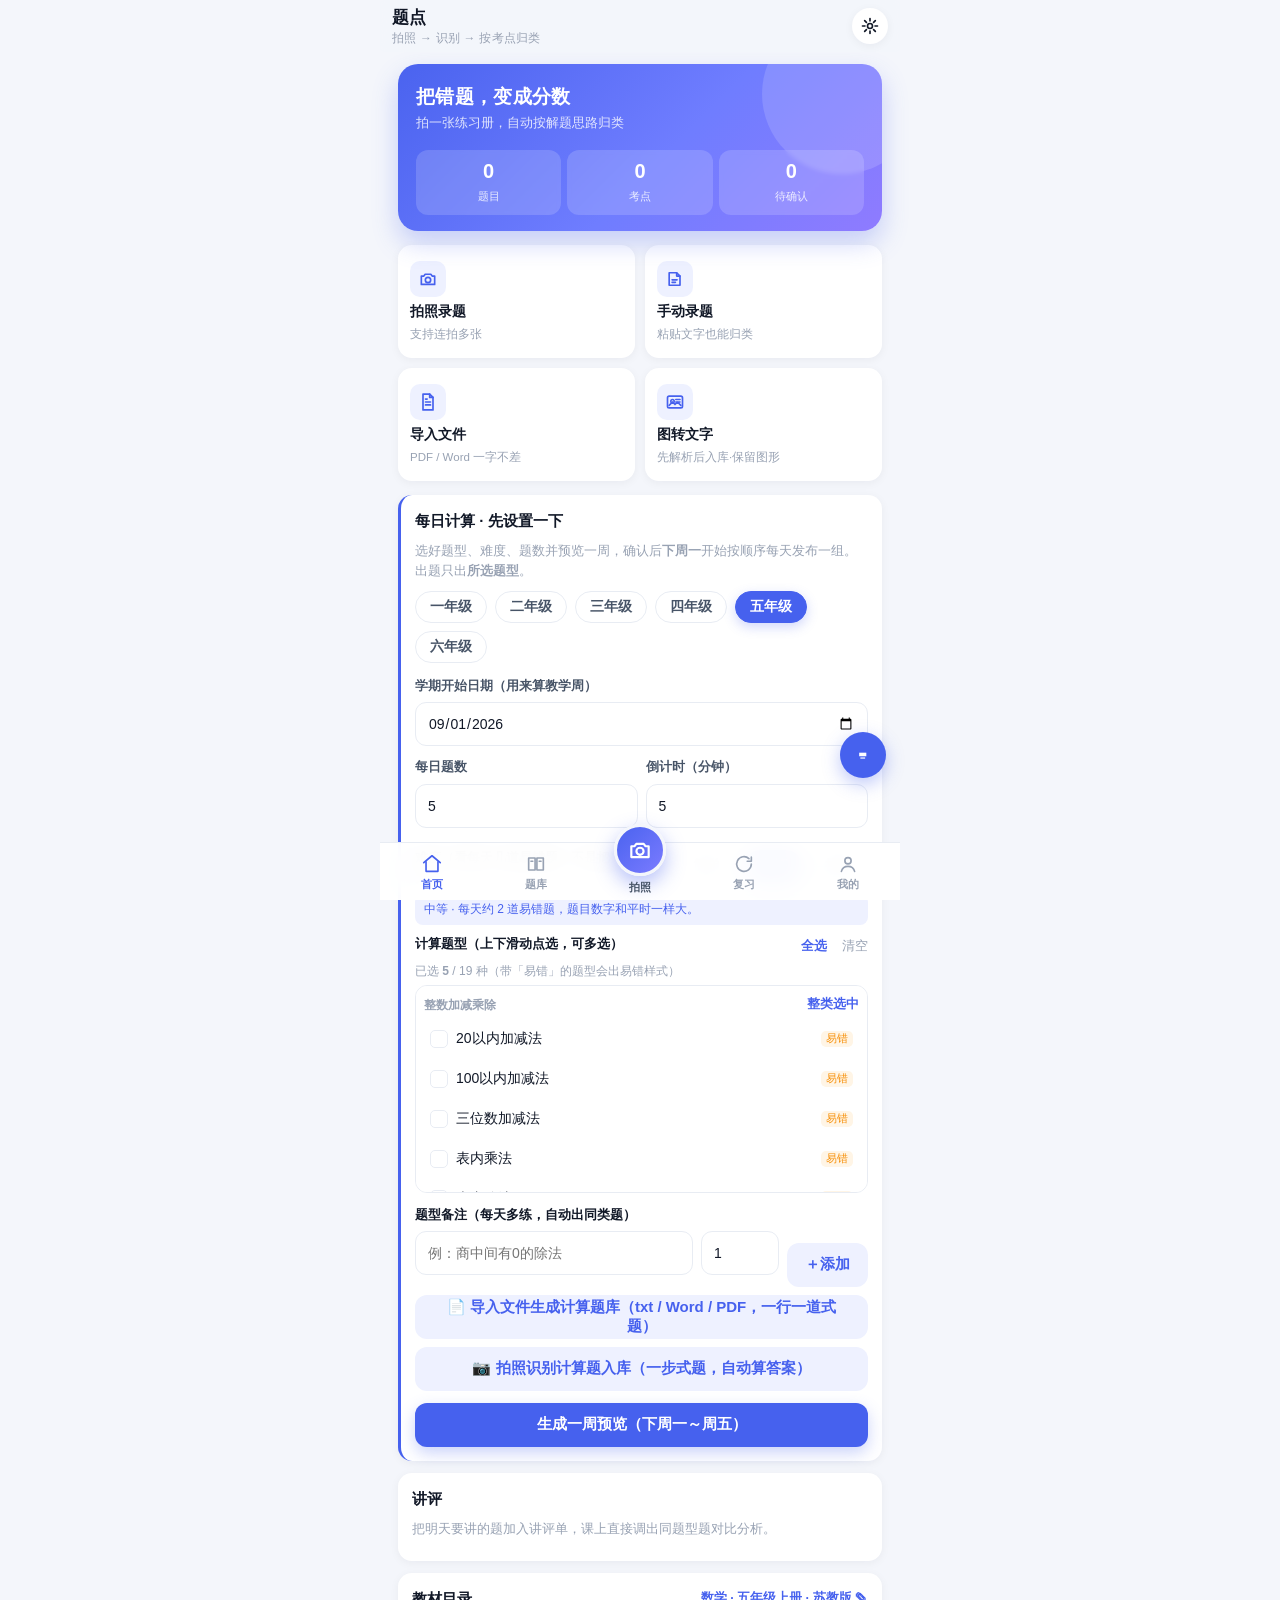
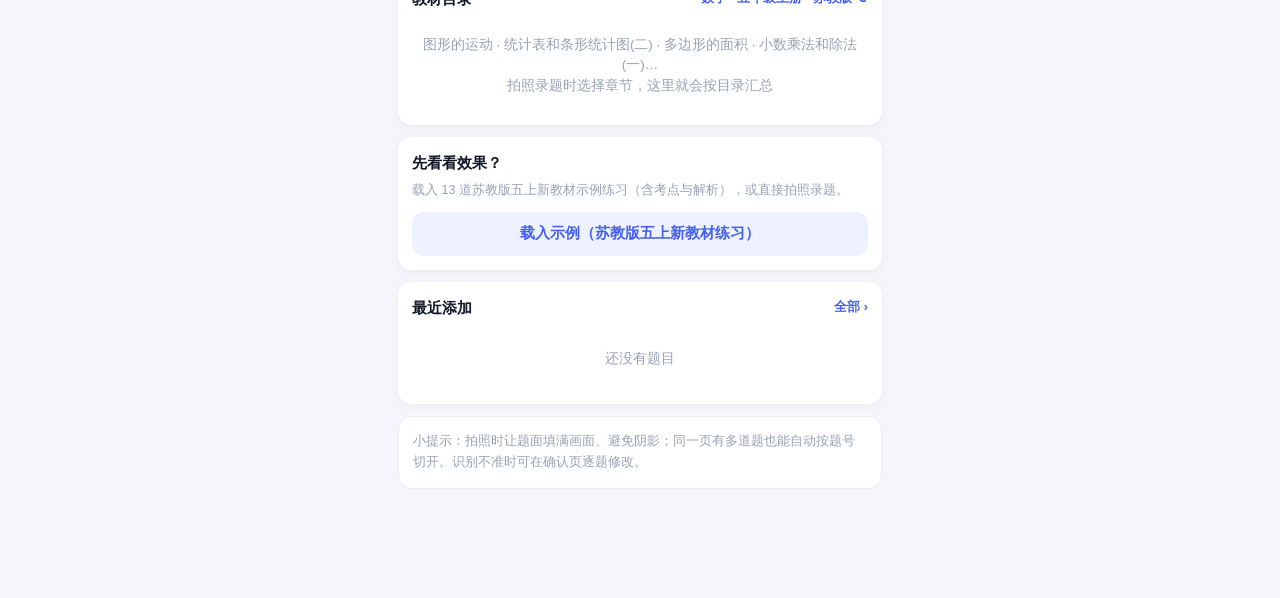
==== commit 18278993: "更新题库应用 2026-11-15T03:45:58.005Z" ====
--- a/index.html
+++ b/index.html
@@ -46,6 +46,9 @@
     <!-- 底部弹层 / 全屏预览 -->
     <div id="sheet-root" class="sheet-root"></div>
     <div id="toast" class="toast"></div>
+
+    <!-- 数学键盘：随时呼出，连续打大写字母与常用数学符号（A′B′C′D′） -->
+    <button id="kbFab" class="kb-fab noprint" data-act="kb:open" aria-label="数学键盘" title="数学键盘">⌨</button>
   </div>
 
   <!-- 隐藏的文件选择器：拍照 / 相册（支持多选）/ PDF·Word 文档 -->
@@ -67,7 +70,9 @@
   <script src="js/generator.js"></script>
   <script src="js/paper.js"></script>
   <script src="js/vendor/qrcode.js"></script>
+  <script src="js/vendor/lz-string.min.js"></script>
   <script src="js/packview.js"></script>
+  <script src="js/cloudsync.js"></script>
   <script src="js/app.js"></script>
 </body>
 </html>
--- a/css/app.css
+++ b/css/app.css
@@ -380,6 +380,38 @@
 }
 .dimg-item .dimg-x:active { background: var(--danger); }
 
+/* 多张配图：自动分列横向缩略图（最多三排），点图放大 */
+.dimg-list.grid { display: grid; gap: 6px; align-items: start; }
+.dimg-list.grid .dimg-item { margin-top: 0; border-radius: 9px; cursor: zoom-in; }
+.dimg-list.grid .dimg-item img { width: 100%; height: 92px; object-fit: contain; background: #fff; }
+.dimg-list.grid .dimg-x { width: 22px; height: 22px; font-size: 12px; right: 4px; top: 4px; }
+.dimg-list.single .dimg-item { cursor: zoom-in; }
+.dimg-count { font-size: 12px; color: var(--ink-3); margin-top: 4px; }
+
+/* 图片放大层 */
+#imgLight {
+  position: fixed; inset: 0; z-index: 900;
+  background: rgba(8, 12, 20, .93);
+  display: none; align-items: center; justify-content: center; padding: 10px;
+}
+#imgLight.show { display: flex; }
+#imgLight img { max-width: 100%; max-height: 88vh; object-fit: contain; border-radius: 8px; background: #fff; }
+#imgLight .il-hint {
+  position: absolute; left: 0; right: 0; bottom: 16px; text-align: center;
+  color: rgba(255, 255, 255, .72); font-size: 12.5px;
+}
+
+/* 解题思路：深蓝色标签（默认折叠） */
+.sol-row { margin: 8px 12px 0; }
+.sol-chip {
+  display: inline-flex; align-items: center; gap: 4px;
+  height: 28px; padding: 0 11px; border-radius: 999px;
+  border: 1px solid #d3ddf8; background: #f2f6ff;
+  color: #1d3f9e; font-size: 12.5px; font-weight: 600;
+}
+.sol-chip.add { border-style: dashed; font-weight: 500; color: #3355b8; }
+.sol-chip:active { background: #e6eeff; }
+
 .pool-grid { display: grid; grid-template-columns: 1fr 1fr; gap: 10px; }
 .pool-tile {
   position: relative;
@@ -564,6 +596,14 @@
   opacity: 0; pointer-events: none; transition: all .2s; z-index: 80;
 }
 .toast.show { opacity: 1; transform: translate(-50%, -50%) scale(1); }
+.toast.with-act {
+  pointer-events: auto; display: flex; align-items: center; gap: 12px;
+  text-align: left; max-width: 86vw;
+}
+.toast-act {
+  flex: none; background: #fff; color: #111827; border: 0;
+  border-radius: 8px; padding: 6px 11px; font-size: 13px; font-weight: 700;
+}
 
 .hidden-file { position: absolute; width: 1px; height: 1px; opacity: 0; overflow: hidden; }
 
@@ -644,6 +684,17 @@
   background: var(--brand-soft);
   box-shadow: 0 4px 12px rgba(0,0,0,.10);
   border-radius: 10px;
+}
+/* 练习类型拖动排序（我的 → 练习类型） */
+#ptypeList [data-ptype] { background: var(--panel, #fff); }
+#lessonRows [data-les] { background: var(--panel, #fff); }
+#lessonRows [data-les].dragging,
+#ptypeList [data-ptype].dragging {
+  background: var(--brand-soft);
+  box-shadow: 0 4px 12px rgba(0,0,0,.12);
+  border-radius: 10px;
+  position: relative;
+  z-index: 2;
 }
 
 /* ---------------- 讲评 · 对比分析 ---------------- */
@@ -730,6 +781,34 @@
   display: -webkit-box; -webkit-line-clamp: 2; -webkit-box-orient: vertical; overflow: hidden;
 }
 .lass-meta { font-size: 11.5px; color: var(--ink-3); margin-top: 3px; }
+/* 行右下角「放大看题」按钮 */
+.lass-foot { display: flex; justify-content: space-between; align-items: flex-end; margin-top: 3px; }
+.lass-foot .lass-meta { margin-top: 0; flex: 1; min-width: 0; }
+.lass-zoom {
+  flex: none; border: none; background: none; cursor: pointer;
+  color: var(--brand); font-size: 12px; font-weight: 600; padding: 2px 2px 2px 10px;
+  -webkit-tap-highlight-color: transparent;
+}
+.lass-zoom:active { opacity: .6; }
+/* 题目全文浮层（改课时弹层里放大看题用；z-index 低于图片放大层，浮层里点图还能再放大） */
+#qTextLight {
+  position: fixed; inset: 0; z-index: 890;
+  background: rgba(8, 12, 20, .72);
+  display: none; align-items: flex-end; justify-content: center; padding: 10px;
+}
+#qTextLight.show { display: flex; }
+#qTextLight .qtl-card {
+  background: #fff; border-radius: 14px; width: 100%; max-width: 560px;
+  max-height: 82vh; display: flex; flex-direction: column; padding: 14px 16px 10px; position: relative;
+}
+#qTextLight .qtl-head { display: flex; align-items: center; justify-content: space-between; margin-bottom: 8px; }
+#qTextLight .qtl-head b { font-size: 15px; }
+#qTextLight .qtl-body { overflow-y: auto; -webkit-overflow-scrolling: touch; font-size: 14px; line-height: 1.6; color: var(--ink); padding-bottom: 6px; }
+#qTextLight .qtl-body .qtext { font-size: 14.5px; line-height: 1.7; white-space: pre-wrap; }
+#qTextLight .il-hint {
+  position: absolute; left: 0; right: 0; bottom: -22px; text-align: center;
+  color: rgba(255, 255, 255, .72); font-size: 12.5px;
+}
 .tag.dim { opacity: .45; }
 
 /* 配图弹层：勾选圆圈 + 选中态 */
@@ -750,11 +829,109 @@
   margin-top: 12px; padding: 10px 0 6px;
   background: #fff; border-top: 1px solid var(--line);
 }
-
-/* ---------------- v1.13.0 讲评包 ---------------- */
-.qr-wrap { margin: 12px 0 4px; text-align: center; }
-.qr-wrap svg {
-  width: 180px; height: 180px; padding: 6px; background: #fff;
-  border: 1px solid var(--line); border-radius: 10px;
-}
-.qr-wrap p { margin: 6px 0 0; font-size: 12px; color: var(--ink-3); }
+
+/* ---------------- v1.13.0 讲评包 ---------------- */
+.qr-wrap { margin: 12px 0 4px; text-align: center; }
+.qr-wrap svg {
+  width: 180px; height: 180px; padding: 6px; background: #fff;
+  border: 1px solid var(--line); border-radius: 10px;
+}
+.qr-wrap p { margin: 6px 0 0; font-size: 12px; color: var(--ink-3); }
+
+/* ---------------- 数学键盘（v1.26.0） ---------------- */
+.kb-fab {
+  position: fixed; z-index: 55;
+  right: max(14px, calc(50vw - 260px + 14px));
+  bottom: calc(122px + var(--safe-b));   /* 避开确认页的「确认入库」底条 */
+  width: 46px; height: 46px; border-radius: 50%;
+  background: var(--brand); color: #fff;
+  font-size: 19px; line-height: 46px; text-align: center;
+  box-shadow: 0 6px 18px rgba(70,97,238,.35);
+}
+body[data-tab="off"] .kb-fab { bottom: calc(64px + var(--safe-b)); }
+.mathkb {
+  position: fixed; left: 50%; transform: translate(-50%, 130%);
+  bottom: 0; width: 100%; max-width: 520px; z-index: 70;
+  background: rgba(255,255,255,.98); border-top: 1px solid var(--line);
+  border-radius: 16px 16px 0 0; padding: 6px 8px calc(8px + var(--safe-b));
+  box-shadow: 0 -8px 26px rgba(17,24,39,.12);
+  transition: transform .22s ease, bottom .18s ease;
+}
+.mathkb.show { transform: translate(-50%, 0); }
+.kb-h { display: flex; align-items: center; gap: 8px; padding: 2px 4px 6px; font-size: 13px; }
+.kb-h .muted { font-size: 11.5px; color: var(--ink-3); flex: 1; }
+.kb-h .x { font-size: 12px; color: var(--ink-3); padding: 2px 6px; }
+.kb-quick, .kb-letters, .kb-rows { display: flex; flex-wrap: wrap; gap: 4px; }
+.kb-quick button {
+  flex: 1 0 calc(100%/7 - 4px); height: 34px; border-radius: 8px;
+  background: var(--panel-2); border: 1px solid var(--line); font-size: 15px;
+}
+.kb-letters { margin-top: 4px; }
+.kb-letters button {
+  flex: 0 0 calc(100%/9 - 4px); height: 32px; border-radius: 7px;
+  background: #fff; border: 1px solid var(--line); font-weight: 700; font-size: 15px;
+}
+.kb-rows { margin-top: 5px; }
+.kb-rows button {
+  flex: 1; height: 34px; border-radius: 8px;
+  background: var(--brand-soft); color: var(--brand); font-weight: 600; font-size: 13px;
+}
+.kb-more { display: none; max-height: 168px; overflow: auto; margin-top: 6px; }
+.mathkb.more .kb-more { display: block; }
+.kb-g { margin-bottom: 6px; }
+.kb-g-t { font-size: 11.5px; color: var(--ink-3); padding: 2px 2px 4px; }
+.kb-g-k { display: flex; flex-wrap: wrap; gap: 4px; }
+.kb-g-k button {
+  min-width: 40px; height: 32px; padding: 0 8px; border-radius: 7px;
+  background: var(--panel-2); border: 1px solid var(--line); font-size: 14px;
+}
+body.kb-open .app { padding-bottom: 320px; }
+body.kb-open .sheet { bottom: 272px; max-height: calc(100vh - 330px); }
+
+/* 选择题答案：大写字母点选 */
+.ans-pick { display: flex; align-items: center; gap: 6px; flex-wrap: wrap; margin: 0 0 6px; }
+.ans-pick-b {
+  width: 38px; height: 36px; border-radius: 9px; border: 1px solid var(--line);
+  background: #fff; font-weight: 700; font-size: 15px; color: var(--ink-2);
+}
+.ans-pick-b.active { background: var(--brand); border-color: var(--brand); color: #fff; }
+.ans-pick-t { font-size: 11.5px; color: var(--ink-3); }
+
+/* 每日计算：折叠摘要 / 难度提示 / 题型上下滑动多选 */
+.dc-sum {
+  background: var(--panel-2); border: 1px solid var(--line); border-radius: 12px;
+  padding: 10px 12px; font-size: 13px; line-height: 1.9; color: var(--ink-2);
+}
+.dc-sum .k { color: var(--ink-3); margin-right: 4px; }
+.dc-diffhint {
+  font-size: 12px; color: var(--brand); background: var(--brand-soft);
+  border-radius: 8px; padding: 6px 9px; margin: 0 0 8px;
+}
+.dc-kindscroll {
+  max-height: 208px; overflow-y: auto; border: 1px solid var(--line);
+  border-radius: 12px; background: #fff; padding: 4px 6px;
+  -webkit-overflow-scrolling: touch;
+}
+.dc-kg { padding: 2px 0 4px; border-bottom: 1px dashed var(--line); }
+.dc-kg:last-child { border-bottom: 0; }
+.dc-kg-h { display: flex; align-items: center; justify-content: space-between; padding: 4px 2px 6px; }
+.dc-kg-h span { font-size: 12px; font-weight: 700; color: var(--ink-3); }
+.dc-kr {
+  display: flex; align-items: center; gap: 8px; width: 100%; height: 38px;
+  padding: 0 8px; border-radius: 9px; text-align: left; font-size: 14px; color: var(--ink);
+}
+.dc-kr + .dc-kr { margin-top: 2px; }
+.dc-kr .tick {
+  width: 18px; height: 18px; border-radius: 5px; border: 1px solid var(--line);
+  display: inline-flex; align-items: center; justify-content: center;
+  font-size: 12px; color: #fff; flex: none;
+}
+.dc-kr.active { background: var(--brand-soft); }
+.dc-kr.active .tick { background: var(--brand); border-color: var(--brand); }
+.dc-kr .l { flex: 1; }
+.dc-kr .tr { font-size: 10.5px; color: var(--warn); background: var(--warn-soft); border-radius: 5px; padding: 1px 5px; }
+.dc-trap {
+  display: inline-block; margin-left: 6px; font-size: 10.5px;
+  color: var(--warn); background: var(--warn-soft); border-radius: 5px; padding: 0 4px;
+}
+@media print { .kb-fab, .mathkb, .ans-pick { display: none !important; } }
